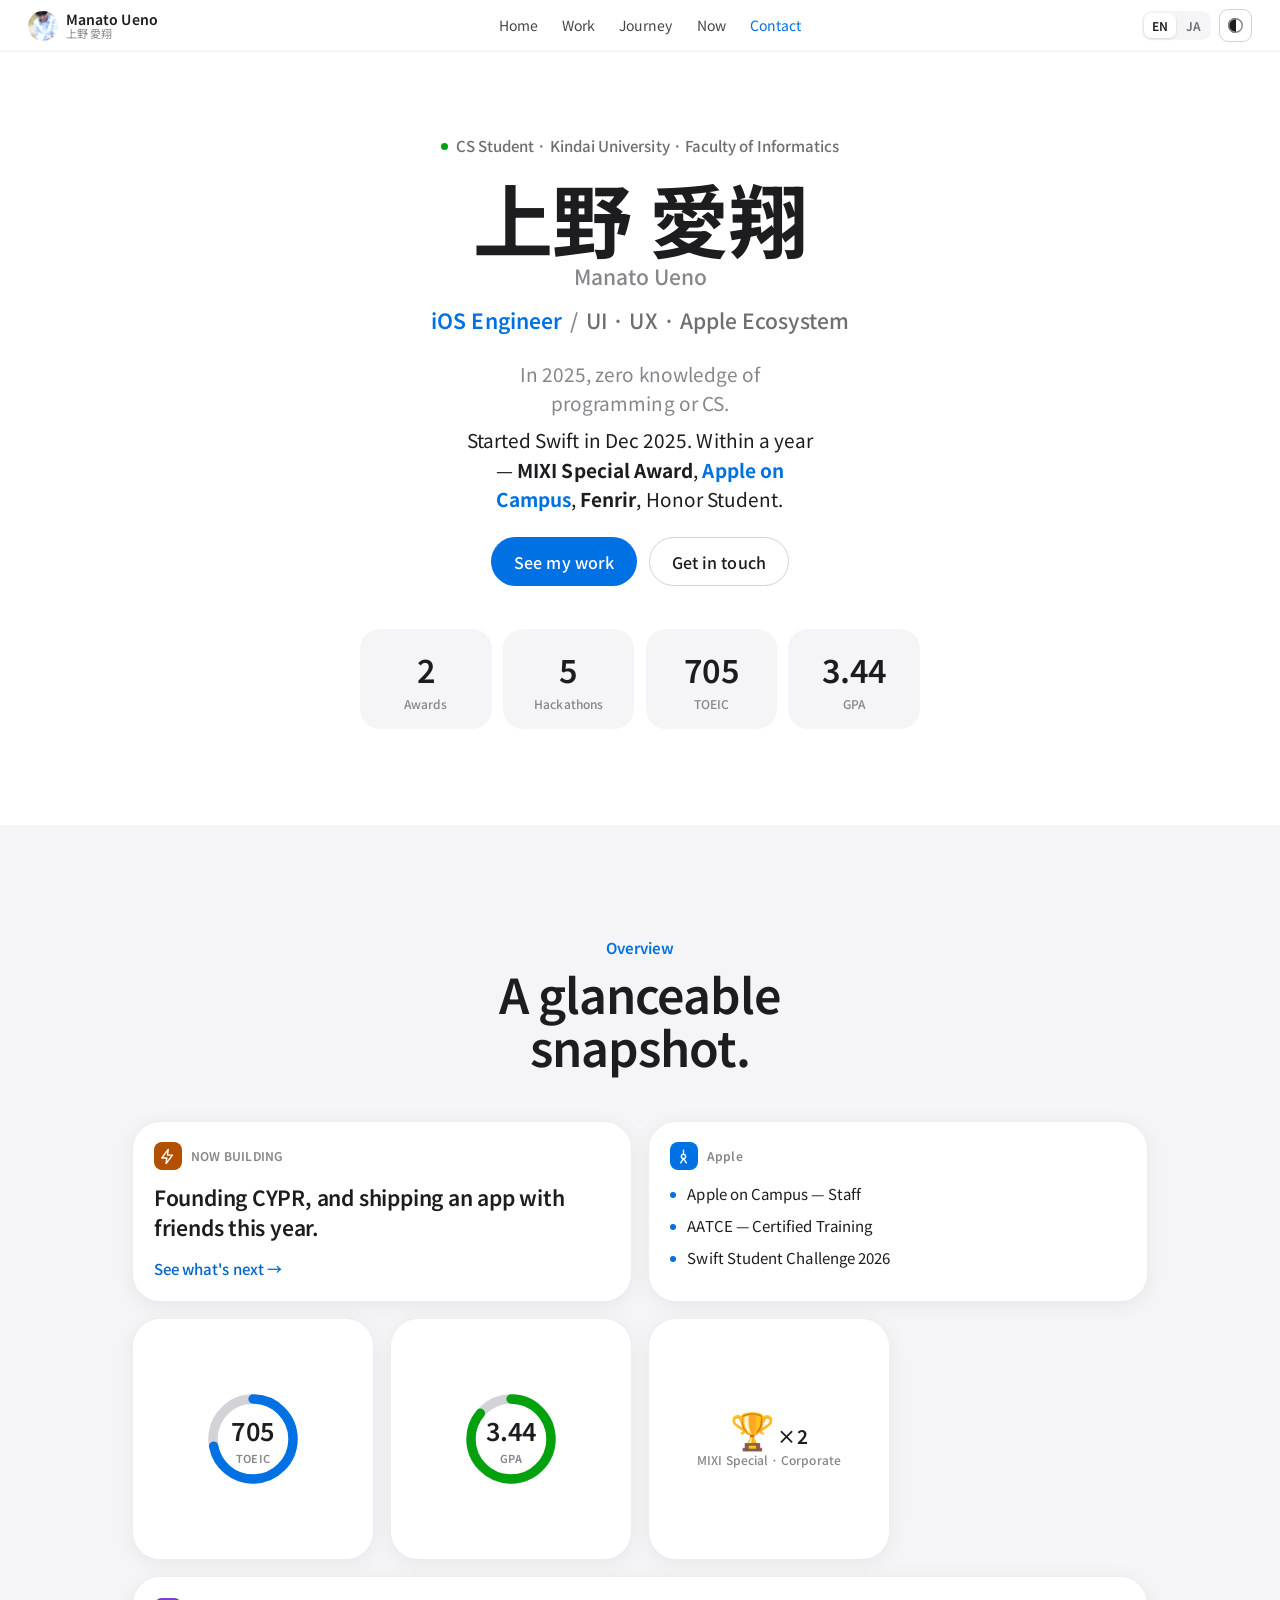
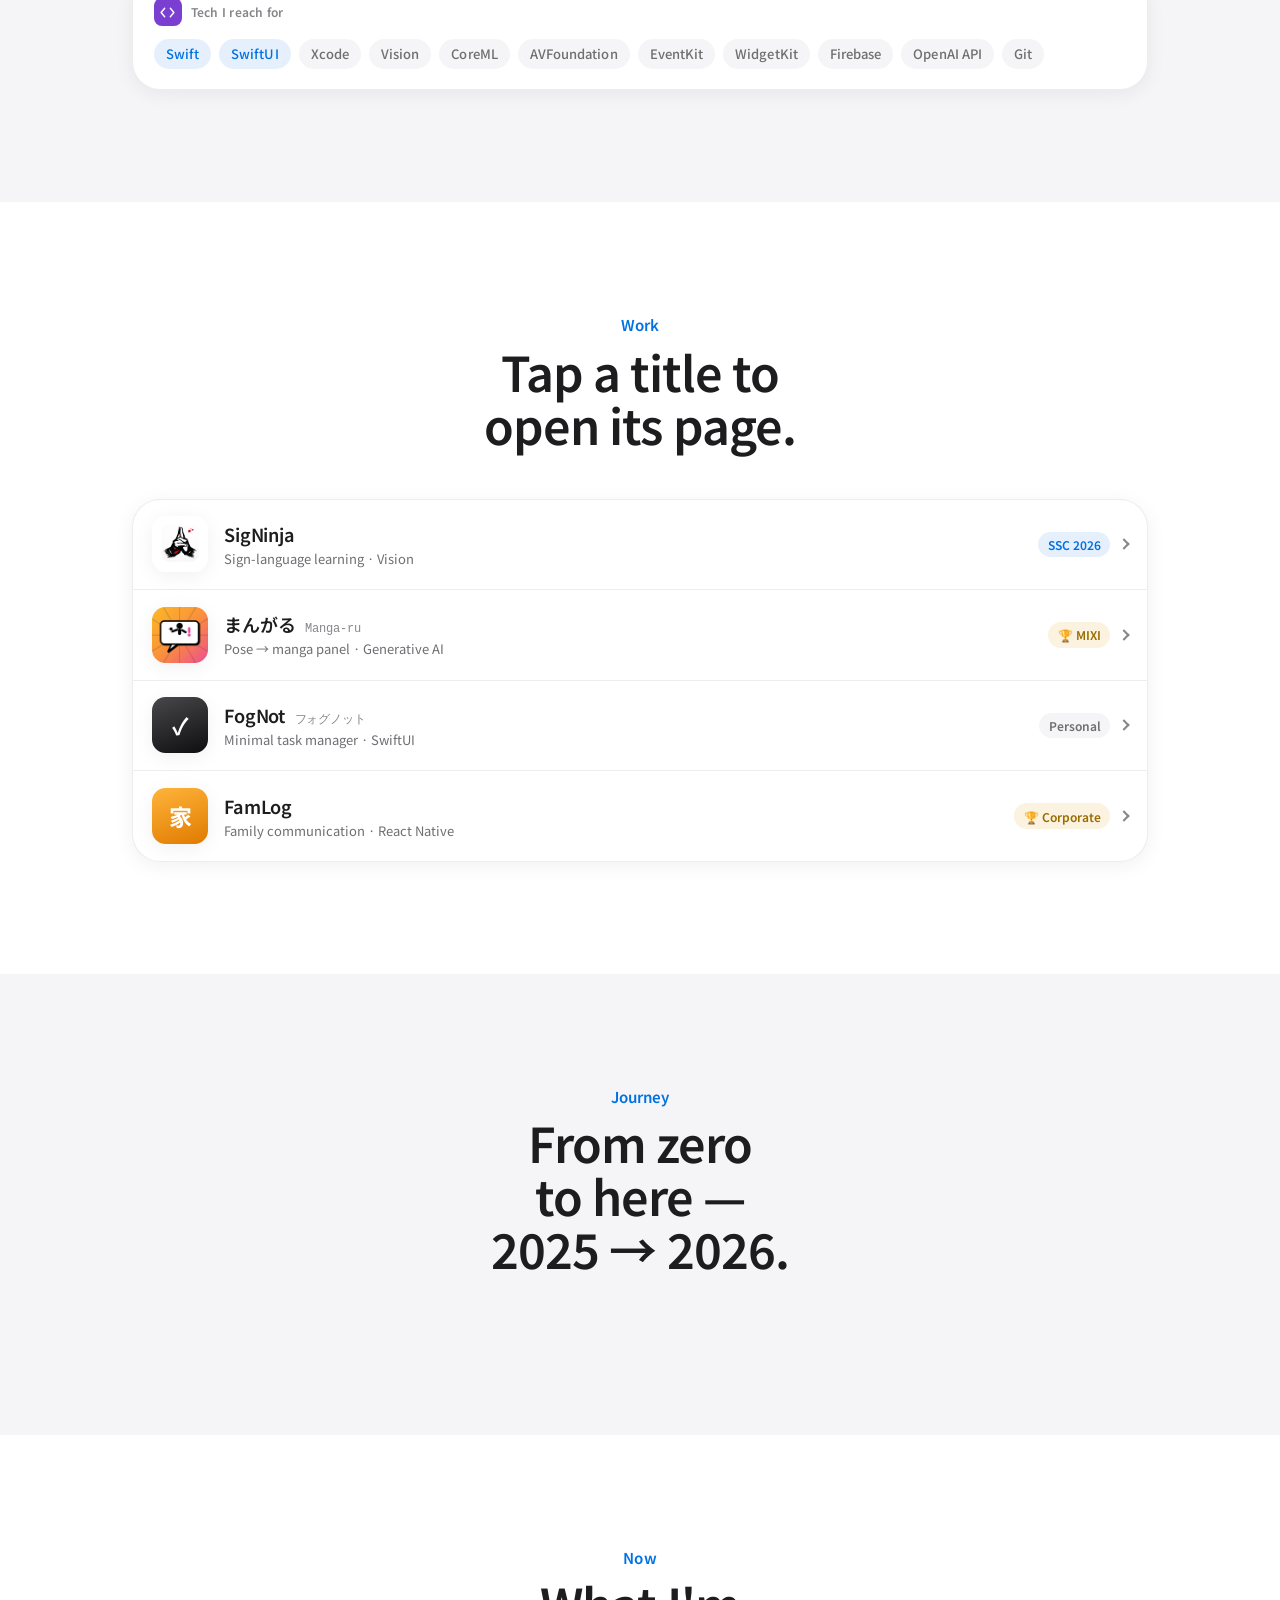
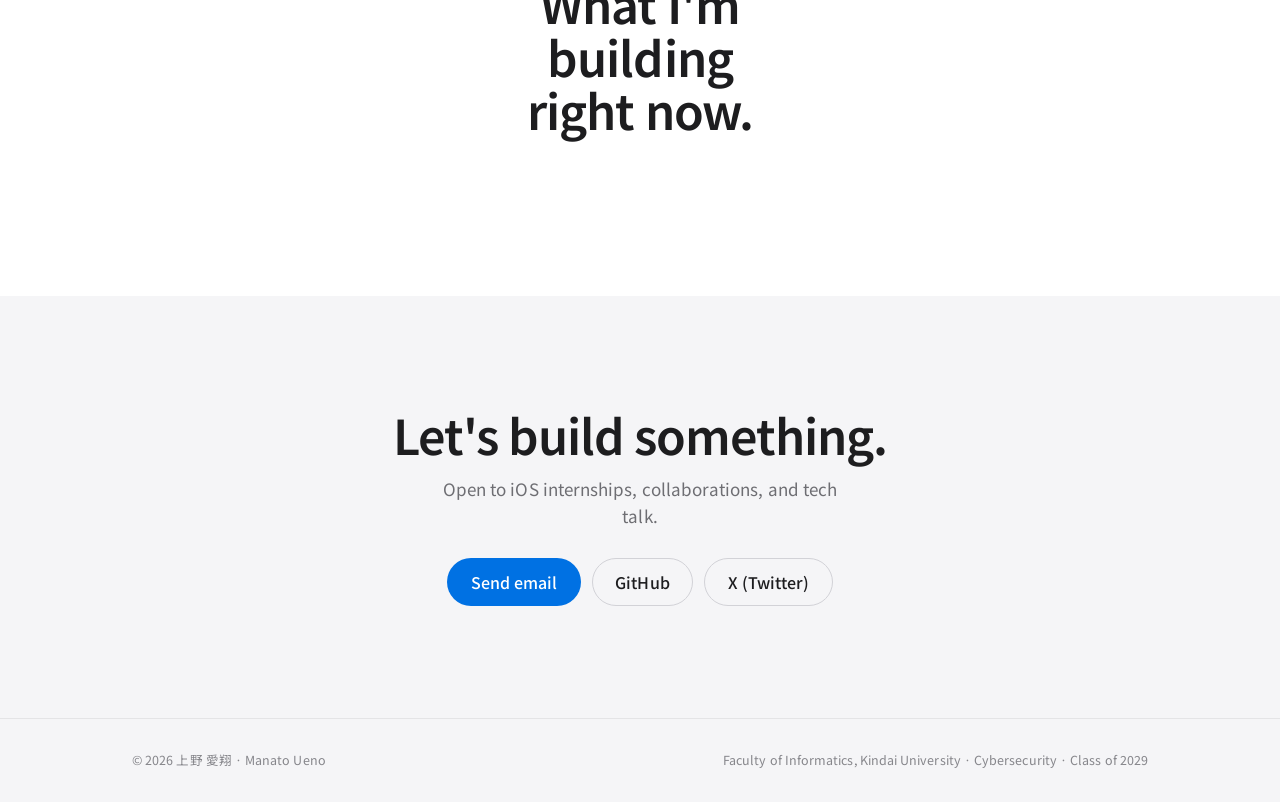
==== index.html @ 6eeb1bea "Use real Manga-ru app icon in work list and detail Co-Authored-By: Claude Opus 4.8 <noreply@anthropi" ====
<!DOCTYPE html>
<html lang="ja">
<head>
<meta charset="UTF-8">
<meta name="viewport" content="width=device-width, initial-scale=1.0, viewport-fit=cover">
<title>上野 愛翔 — iOS Engineer</title>
<meta name="description" content="上野 愛翔 (Manato Ueno) — iOSエンジニアを目指す近畿大学 情報学部の学生。ポートフォリオ。">
<link rel="preconnect" href="https://fonts.googleapis.com">
<link rel="preconnect" href="https://fonts.gstatic.com" crossorigin>
<link rel="stylesheet" href="https://fonts.googleapis.com/css2?family=Noto+Sans+JP:wght@400;500;700&display=swap">
<link rel="stylesheet" href="css/style.css">
</head>
<body data-lang="ja">

<a href="#work" class="skip-link" data-en="Skip to content" data-ja="本文へスキップ">本文へスキップ</a>

<!-- ══ NAV (status bar / floating glass) ══ -->
<nav class="nav" aria-label="Primary">
  <a href="#top" class="nav-logo">
    <img class="nav-avatar" src="assets/images/profile.jpg" alt="">
    <span class="nav-name">
      <span class="nn-en">Manato Ueno</span>
      <span class="nn-ja">上野 愛翔</span>
    </span>
  </a>

  <ul class="nav-links" id="nav-links">
    <li><a href="#home"    data-en="Home"    data-ja="ホーム">ホーム</a></li>
    <li><a href="#work"    data-en="Work"    data-ja="制作物">制作物</a></li>
    <li><a href="#journey" data-en="Journey" data-ja="軌跡">軌跡</a></li>
    <li><a href="#now"     data-en="Now"     data-ja="現在">現在</a></li>
    <li><a href="#contact" data-en="Contact" data-ja="連絡先">連絡先</a></li>
  </ul>

  <div class="nav-right">
    <div class="seg" role="group" aria-label="Language">
      <button type="button" class="seg-btn" data-lang="en">EN</button>
      <button type="button" class="seg-btn is-on" data-lang="ja">JA</button>
    </div>
    <button type="button" class="icon-btn" id="theme-btn" aria-label="外観モードを切り替え" title="外観モード">
      <span class="theme-glyph" aria-hidden="true"></span>
    </button>
    <button type="button" class="icon-btn nav-burger" id="nav-burger" aria-label="メニュー" aria-expanded="false" aria-controls="nav-links">
      <span></span><span></span>
    </button>
  </div>
</nav>

<span id="top"></span>

<main>

<!-- ══ HERO (lock screen) ══ -->
<header class="hero" id="hero">
  <div class="wrap hero-inner">
    <div class="hero-eyebrow">
      <span class="dot"></span>
      <span data-en="CS Student · Kindai University · Faculty of Informatics" data-ja="近畿大学 情報学部 · サイバーセキュリティコース">近畿大学 情報学部 · サイバーセキュリティコース</span>
    </div>

    <h1 class="hero-name">
      <span class="hn-ja">上野 愛翔</span>
      <span class="hn-en">Manato Ueno</span>
    </h1>

    <p class="hero-role">
      <span class="role-key">iOS Engineer</span>
      <span class="role-sep">/</span>
      <span data-en="UI · UX · Apple Ecosystem" data-ja="UI・UX・Appleエコシステム">UI・UX・Appleエコシステム</span>
    </p>

    <div class="hero-story">
      <p class="story-line story-zero"
         data-en="In 2025, zero knowledge of programming or CS."
         data-ja="2025年、プログラミングもCSも知識ゼロ。">2025年、プログラミングもCSも知識ゼロ。</p>
      <p class="story-line story-one"
         data-en="Started Swift in Dec 2025. Within a year — <b>MIXI Special Award</b>, <b class='ac'>Apple on Campus</b>, <b>Fenrir</b>, Honor Student."
         data-ja="2025年12月にSwiftを書き始め、約1年で <b>MIXI特別賞</b>・<b class='ac'>Apple on Campus</b>・<b>フェンリル修了</b>・特待生。">2025年12月にSwiftを書き始め、約1年で <b>MIXI特別賞</b>・<b class="ac">Apple on Campus</b>・<b>フェンリル修了</b>・特待生。</p>
    </div>

    <div class="hero-cta">
      <a href="#work" class="btn btn-primary" data-en="See my work" data-ja="制作物を見る">制作物を見る</a>
      <a href="#contact" class="btn btn-ghost" data-en="Get in touch" data-ja="連絡する">連絡する</a>
    </div>

    <!-- Lock-screen complications / stats -->
    <div class="complications" aria-label="Highlights">
      <div class="comp">
        <span class="comp-num">2</span>
        <span class="comp-lbl" data-en="Awards" data-ja="受賞">受賞</span>
      </div>
      <div class="comp">
        <span class="comp-num">5</span>
        <span class="comp-lbl" data-en="Hackathons" data-ja="ハッカソン">ハッカソン</span>
      </div>
      <div class="comp">
        <span class="comp-num">705</span>
        <span class="comp-lbl">TOEIC</span>
      </div>
      <div class="comp">
        <span class="comp-num">3.44</span>
        <span class="comp-lbl" data-en="GPA" data-ja="GPA">GPA</span>
      </div>
    </div>
  </div>
</header>

<!-- ══ HOME SCREEN (bento widgets + app icons) ══ -->
<section class="section" id="home">
  <div class="wrap">
    <div class="sec-head">
      <span class="sec-eyebrow" data-en="Overview" data-ja="概要">概要</span>
      <h2 class="sec-title" data-en="A glanceable snapshot." data-ja="ひと目でわかる、いまの全体像。">ひと目でわかる、いまの全体像。</h2>
    </div>

    <div class="bento">
      <article class="widget w-lg w-now">
        <div class="w-head">
          <span class="w-symbol sym-now" aria-hidden="true"></span>
          <span class="w-kicker" data-en="NOW BUILDING" data-ja="いま作っているもの">いま作っているもの</span>
        </div>
        <p class="w-title" data-en="Founding CYPR, and shipping an app with friends this year."
           data-ja="CYPRを立ち上げ、年内に友人とアプリをリリース。">CYPRを立ち上げ、年内に友人とアプリをリリース。</p>
        <a class="w-link" href="#now" data-en="See what's next →" data-ja="現在の活動を見る →">現在の活動を見る →</a>
      </article>

      <article class="widget w-md w-apple">
        <div class="w-head">
          <span class="w-symbol sym-apple" aria-hidden="true"></span>
          <span class="w-kicker">Apple</span>
        </div>
        <ul class="w-list">
          <li data-en="Apple on Campus — Staff" data-ja="Apple on Campus スタッフ">Apple on Campus スタッフ</li>
          <li data-en="AATCE — Certified Training" data-ja="AATCE 受講中">AATCE 受講中</li>
          <li data-en="Swift Student Challenge 2026" data-ja="Swift Student Challenge 2026">Swift Student Challenge 2026</li>
        </ul>
      </article>

      <article class="widget w-sm w-ring">
        <svg class="ring" viewBox="0 0 72 72" aria-hidden="true">
          <circle class="ring-bg" cx="36" cy="36" r="30"></circle>
          <circle class="ring-fg" cx="36" cy="36" r="30" style="--p:0.72"></circle>
        </svg>
        <div class="ring-center"><span class="ring-num">705</span><span class="ring-lbl">TOEIC</span></div>
      </article>

      <article class="widget w-sm w-ring">
        <svg class="ring" viewBox="0 0 72 72" aria-hidden="true">
          <circle class="ring-bg" cx="36" cy="36" r="30"></circle>
          <circle class="ring-fg fg-2" cx="36" cy="36" r="30" style="--p:0.86"></circle>
        </svg>
        <div class="ring-center"><span class="ring-num">3.44</span><span class="ring-lbl">GPA</span></div>
      </article>

      <article class="widget w-sm w-stat">
        <span class="stat-big">🏆<span>×2</span></span>
        <span class="stat-cap" data-en="MIXI Special · Corporate" data-ja="MIXI特別賞 · 企業賞">MIXI特別賞 · 企業賞</span>
      </article>

      <article class="widget w-wide w-tech">
        <div class="w-head">
          <span class="w-symbol sym-tech" aria-hidden="true"></span>
          <span class="w-kicker" data-en="Tech I reach for" data-ja="よく使う技術">よく使う技術</span>
        </div>
        <div class="chips">
          <span class="chip pri">Swift</span>
          <span class="chip pri">SwiftUI</span>
          <span class="chip">Xcode</span>
          <span class="chip">Vision</span>
          <span class="chip">CoreML</span>
          <span class="chip">AVFoundation</span>
          <span class="chip">EventKit</span>
          <span class="chip">WidgetKit</span>
          <span class="chip">Firebase</span>
          <span class="chip">OpenAI API</span>
          <span class="chip">Git</span>
        </div>
      </article>
    </div>

  </div>
</section>

<!-- ══ WORK (App Store list → detail sheet) ══ -->
<section class="section" id="work">
  <div class="wrap">
    <div class="sec-head">
      <span class="sec-eyebrow" data-en="Work" data-ja="制作物">制作物</span>
      <h2 class="sec-title" data-en="Tap a title to open its page." data-ja="タイトルを押すと、そのページが開きます。">タイトルを押すと、そのページが開きます。</h2>
    </div>

    <ul class="app-list" id="app-list">
      <li>
        <button type="button" class="app-row" data-proj="signinja">
          <img class="row-icon" src="assets/images/app_icon.png" alt="">
          <span class="row-main">
            <span class="row-name">SigNinja</span>
            <span class="row-sub" data-en="Sign-language learning · Vision" data-ja="手話学習アプリ · Vision">手話学習アプリ · Vision</span>
          </span>
          <span class="row-meta">
            <span class="row-tag t-apple">SSC 2026</span>
            <span class="chev" aria-hidden="true"></span>
          </span>
        </button>
      </li>
      <li>
        <button type="button" class="app-row" data-proj="mangaru">
          <img class="row-icon" src="assets/images/mangaru_icon.png" alt="">
          <span class="row-main">
            <span class="row-name">まんがる <span class="row-name-sub">Manga-ru</span></span>
            <span class="row-sub" data-en="Pose → manga panel · Generative AI" data-ja="ポーズを漫画に · 生成AI">ポーズを漫画に · 生成AI</span>
          </span>
          <span class="row-meta">
            <span class="row-tag t-award">🏆 MIXI</span>
            <span class="chev" aria-hidden="true"></span>
          </span>
        </button>
      </li>
      <li>
        <button type="button" class="app-row" data-proj="fognot">
          <span class="row-icon glyph g-fognot" aria-hidden="true">✓</span>
          <span class="row-main">
            <span class="row-name">FogNot <span class="row-name-sub">フォグノット</span></span>
            <span class="row-sub" data-en="Minimal task manager · SwiftUI" data-ja="ミニマル課題管理 · SwiftUI">ミニマル課題管理 · SwiftUI</span>
          </span>
          <span class="row-meta">
            <span class="row-tag" data-en="Personal" data-ja="個人開発">個人開発</span>
            <span class="chev" aria-hidden="true"></span>
          </span>
        </button>
      </li>
      <li>
        <button type="button" class="app-row" data-proj="famlog">
          <span class="row-icon glyph g-famlog" aria-hidden="true">家</span>
          <span class="row-main">
            <span class="row-name">FamLog</span>
            <span class="row-sub" data-en="Family communication · React Native" data-ja="家族コミュニケーション · React Native">家族コミュニケーション · React Native</span>
          </span>
          <span class="row-meta">
            <span class="row-tag t-award">🏆 <span data-en="Corporate" data-ja="企業賞">企業賞</span></span>
            <span class="chev" aria-hidden="true"></span>
          </span>
        </button>
      </li>
    </ul>
  </div>

  <!-- ── Hidden detail sources (cloned into the sheet on tap) ── -->
  <div class="proj-src" id="src-signinja" hidden>
    <div class="detail-head">
      <img class="detail-icon" src="assets/images/app_icon.png" alt="SigNinja app icon">
      <div class="detail-headtext">
        <h3 class="detail-name">SigNinja</h3>
        <p class="detail-sub" data-en="Solo · Swift Student Challenge 2026" data-ja="個人開発 · Swift Student Challenge 2026 提出作">個人開発 · Swift Student Challenge 2026 提出作</p>
        <div class="chips"><span class="chip pri">SwiftUI</span><span class="chip pri">Vision</span><span class="chip pri">CoreML</span><span class="chip">AVFoundation</span></div>
      </div>
    </div>
    <p class="detail-tag" data-en="“Lower the barrier to sign language — learn it like ninja training.”"
       data-ja="「手話学習のハードルを下げる — 修行のように、手で覚える。」">「手話学習のハードルを下げる — 修行のように、手で覚える。」</p>
    <div class="shots">
      <figure class="phone"><span class="notch" aria-hidden="true"></span><img src="assets/images/sign.png" alt="SigNinja — hand-sign detection" loading="lazy"></figure>
      <figure class="phone"><span class="notch" aria-hidden="true"></span><img src="assets/images/start.png" alt="SigNinja — onboarding" loading="lazy"></figure>
      <figure class="phone"><span class="notch" aria-hidden="true"></span><img src="assets/images/collections.png" alt="SigNinja — sign collection" loading="lazy"></figure>
    </div>
    <p class="detail-desc"
       data-en="Vision reads hand poses in real time; you form each sign inside a ninja-training journey. Sign language, learned through the body."
       data-ja="Visionが手のポーズをリアルタイムに認識。忍者修行のメタファーで、印を結びながら手話を身体で覚えるiOSアプリ。">Visionが手のポーズをリアルタイムに認識。忍者修行のメタファーで、印を結びながら手話を身体で覚えるiOSアプリ。</p>
    <p class="detail-status"><span class="status-dot"></span><span data-en="In development for App Store release" data-ja="App Storeリリースに向けて開発中">App Storeリリースに向けて開発中</span></p>
  </div>

  <div class="proj-src" id="src-mangaru" hidden>
    <div class="detail-head">
      <img class="detail-icon" src="assets/images/mangaru_icon.png" alt="まんがる app icon">
      <div class="detail-headtext">
        <h3 class="detail-name">まんがる <span class="detail-name-sub">Manga-ru</span></h3>
        <p class="detail-sub" data-en="PM · Team Lead · try! Swift 2026 (International Team)" data-ja="PM・チームリーダー · try! Swift 2026 学生ハッカソン（国際チーム）">PM・チームリーダー · try! Swift 2026 学生ハッカソン（国際チーム）</p>
        <div class="chips"><span class="chip pri">SwiftUI</span><span class="chip pri">Vision</span><span class="chip pri">OpenAI API</span><span class="chip">CoreImage</span></div>
      </div>
      <span class="case-award">🏆 MIXI 特別賞</span>
    </div>
    <p class="detail-tag" data-en="“Turn an everyday moment into shared laughter.”"
       data-ja="「日常の何気ない瞬間を、みんなで笑える場面に変える。」">「日常の何気ない瞬間を、みんなで笑える場面に変える。」</p>
    <div class="shots">
      <figure class="phone"><span class="notch" aria-hidden="true"></span><img src="assets/images/mangaru.jpg" alt="まんがる — generated manga panel" loading="lazy"></figure>
    </div>
    <p class="detail-desc"
       data-en="Turns a friend's pose into a manga panel with AI. Vision crops the subject, then AI composites the background and speech bubble — in seconds."
       data-ja="友人のポーズを生成AIが漫画のワンシーンに。Visionで切り抜き、背景とセリフをAIが数秒で合成する。">友人のポーズを生成AIが漫画のワンシーンに。Visionで切り抜き、背景とセリフをAIが数秒で合成する。</p>
    <div class="insight">
      <span class="insight-lbl" data-en="PM Decision" data-ja="PMの意思決定">PMの意思決定</span>
      <p data-en="Stuck on AR mid-hackathon, I called it: <b>users want to laugh, not cutting-edge tech.</b> We pivoted to 2D compositing — and it won the MIXI Special Award."
         data-ja="開発中盤、ARで難航。「<b>ユーザーが求めるのは最先端ではなく、笑いだ。</b>」と判断し2D合成へピボット。それがMIXI特別賞に繋がった。">開発中盤、ARで難航。「<b>ユーザーが求めるのは最先端ではなく、笑いだ。</b>」と判断し2D合成へピボット。それがMIXI特別賞に繋がった。</p>
    </div>
  </div>

  <div class="proj-src" id="src-fognot" hidden>
    <div class="detail-head no-icon">
      <div class="detail-headtext">
        <h3 class="detail-name">FogNot <span class="detail-name-sub">フォグノット</span></h3>
        <p class="detail-sub" data-en="Solo · Design + iOS Development · Personal Project" data-ja="ソロ · デザイン + iOS開発 · 個人開発">ソロ · デザイン + iOS開発 · 個人開発</p>
        <div class="chips"><span class="chip pri">SwiftUI</span><span class="chip pri">Firebase</span><span class="chip pri">EventKit</span><span class="chip pri">WidgetKit</span><span class="chip">App Groups</span></div>
      </div>
    </div>
    <p class="detail-tag" data-en="forget × fog × not — “Clear the fog of assignments.”"
       data-ja="forget × fog × not — 「課題の霧を晴らす。」">forget × fog × not — 「課題の霧を晴らす。」</p>
    <div class="shots">
      <figure class="phone"><span class="notch" aria-hidden="true"></span><img src="assets/images/fn-home.png" alt="FogNot — home" loading="lazy"></figure>
      <figure class="phone"><span class="notch" aria-hidden="true"></span><img src="assets/images/fn-calendar.png" alt="FogNot — calendar" loading="lazy"></figure>
    </div>
    <p class="detail-desc"
       data-en="A minimal task manager for students — just title and deadline. Firebase for shared lists, EventKit calendar sync, a WidgetKit Home Screen widget."
       data-ja="タイトルと期限だけのミニマルな課題管理アプリ。Firebaseで共同編集、EventKitでカレンダー同期、WidgetKitでホーム画面に締切を常駐。">タイトルと期限だけのミニマルな課題管理アプリ。Firebaseで共同編集、EventKitでカレンダー同期、WidgetKitでホーム画面に締切を常駐。</p>
    <ul class="feat">
      <li><b data-en="Frictionless capture" data-ja="サクッと追加">サクッと追加</b><span data-en="Two fields, no friction — for the exact moment a deadline is announced." data-ja="タイトルと期限の2項目だけ。発表された瞬間に迷わず追加できる。">タイトルと期限の2項目だけ。発表された瞬間に迷わず追加できる。</span></li>
      <li><b data-en="Calendar auto-sync" data-ja="カレンダー自動連携">カレンダー自動連携</b><span data-en="EventKit writes every task into the system calendar." data-ja="EventKitで標準カレンダーに自動書き込み。">EventKitで標準カレンダーに自動書き込み。</span></li>
      <li><b data-en="Home Screen Widget" data-ja="ホーム画面ウィジェット">ホーム画面ウィジェット</b><span data-en="The next deadlines, always on the Home Screen." data-ja="直近の締切をホーム画面に常駐。">直近の締切をホーム画面に常駐。</span></li>
    </ul>
  </div>

  <div class="proj-src" id="src-famlog" hidden>
    <div class="detail-head no-icon">
      <div class="detail-headtext">
        <h3 class="detail-name">FamLog</h3>
        <p class="detail-sub" data-en="Team · Kansai Beginners Hackathon Vol.7" data-ja="チーム開発 · 関西ビギナーズハッカソン Vol.7">チーム開発 · 関西ビギナーズハッカソン Vol.7</p>
        <div class="chips"><span class="chip pri">React Native</span><span class="chip">Expo</span><span class="chip">AI</span></div>
      </div>
      <span class="case-award">🏆 <span data-en="Corporate Award" data-ja="企業賞">企業賞</span></span>
    </div>
    <p class="detail-tag" data-en="“Turn a child's small win into the family's conversation.”"
       data-ja="「子供の小さな『できた！』を、家族の会話に変える。」">「子供の小さな『できた！』を、家族の会話に変える。」</p>
    <p class="detail-desc"
       data-en="A family app that shares kids' small wins. AI writes the captions and a weekly recap. Corporate Award, built 3 months into coding."
       data-ja="子供の「できた！」を家族で共有するアプリ。AIが投稿文と週次まとめを生成。学習3ヶ月・初対面チームで企業賞を受賞。">子供の「できた！」を家族で共有するアプリ。AIが投稿文と週次まとめを生成。学習3ヶ月・初対面チームで企業賞を受賞。</p>
    <p class="detail-links"><a href="https://github.com/uchiyama886/KBH2025_TEAM05" target="_blank" rel="noopener">GitHub →</a></p>
  </div>

  <!-- ── Detail sheet ── -->
  <div class="sheet" id="sheet" hidden role="dialog" aria-modal="true" aria-label="Project detail">
    <div class="sheet-scrim" data-close></div>
    <div class="sheet-panel">
      <div class="sheet-grabber" aria-hidden="true"></div>
      <header class="sheet-bar">
        <button type="button" class="sheet-back" data-close>
          <span class="back-chev" aria-hidden="true"></span>
          <span data-en="Work" data-ja="制作物">制作物</span>
        </button>
      </header>
      <div class="sheet-body" id="sheet-body"></div>
    </div>
  </div>
</section>

<!-- ══ JOURNEY (timeline) ══ -->
<section class="section" id="journey">
  <div class="wrap">
    <div class="sec-head">
      <span class="sec-eyebrow" data-en="Journey" data-ja="軌跡">軌跡</span>
      <h2 class="sec-title" data-en="From zero to here — 2025 → 2026." data-ja="ゼロから、ここまで — 2025 → 2026。">ゼロから、ここまで — 2025 → 2026。</h2>
    </div>
    <ol class="timeline" id="timeline"></ol>
  </div>
</section>

<!-- ══ NOW ══ -->
<section class="section" id="now">
  <div class="wrap">
    <div class="sec-head">
      <span class="sec-eyebrow" data-en="Now" data-ja="現在">現在</span>
      <h2 class="sec-title" data-en="What I'm building right now." data-ja="いま、取り組んでいること。">いま、取り組んでいること。</h2>
    </div>
    <div class="now-grid" id="now-grid"></div>
  </div>
</section>

<!-- ══ CONTACT ══ -->
<section class="section" id="contact">
  <div class="wrap">
    <div class="contact-card">
      <h2 class="contact-title" data-en="Let's build something." data-ja="一緒に、何か作りましょう。">一緒に、何か作りましょう。</h2>
      <p class="contact-lede"
         data-en="Open to iOS internships, collaborations, and tech talk."
         data-ja="iOSインターン・共同開発・技術交流など、お気軽に。">iOSインターン・共同開発・技術交流など、お気軽に。</p>
      <div class="contact-actions">
        <a class="btn btn-primary" href="mailto:tonama1226@gmail.com" data-en="Send email" data-ja="メールを送る">メールを送る</a>
        <a class="btn btn-ghost" href="https://github.com/manasuta" target="_blank" rel="noopener">GitHub</a>
        <a class="btn btn-ghost" href="https://x.com/manato65340" target="_blank" rel="noopener">X (Twitter)</a>
      </div>
    </div>
  </div>
</section>

</main>

<footer class="footer">
  <div class="wrap footer-inner">
    <span>© 2026 上野 愛翔 · Manato Ueno</span>
    <span data-en="Faculty of Informatics, Kindai University · Cybersecurity · Class of 2029"
          data-ja="近畿大学 情報学部 情報学科 サイバーセキュリティコース · 2029年卒業見込み">近畿大学 情報学部 情報学科 サイバーセキュリティコース · 2029年卒業見込み</span>
  </div>
</footer>

<script src="js/data.js"></script>
<script src="js/main.js"></script>
</body>
</html>
---- css/style.css ----
/* ============================================================
   上野 愛翔 — Portfolio
   Clean, apple.com-inspired. Whitespace as the divider.
   System-adaptive light/dark · EN/JA.
   Tokens & scale referenced from apple.com/jp measurements:
   #1D1D1F text · #0071E3 blue · #F5F5F7 band · #86868B / #6E6E73
   gray · #D2D2D7 hairline · 28px card radius · 980px pill.
   ============================================================ */

*, *::before, *::after { box-sizing: border-box; margin: 0; padding: 0; }

/* ── Tokens: LIGHT ── */
:root {
  color-scheme: light;

  --bg:       #FFFFFF;
  --bg-alt:   #F5F5F7;   /* alternating section band */
  --card:     #FFFFFF;
  --fill:     #F5F5F7;   /* chips, inner tiles */
  --fill-2:   #FAFAFC;

  --text:     #1D1D1F;
  --text-2:   #6E6E73;
  --muted:    #86868B;
  --line:     #D2D2D7;
  --line-soft: rgba(0,0,0,0.07);

  --accent:      #0071E3;
  --link:        #0066CC;
  --accent-soft: rgba(0,113,227,0.10);
  --accent-line: rgba(0,113,227,0.24);

  --good:  #03A10E;  --good-bg: #ECFBEE;
  --warn:  #B25000;  --warn-bg: #FFF3EA;
  --gold:  #9A6B00;  --gold-bg: #FBF3E0;
  --purple:#7A3FD1;

  --nav-bg: rgba(255,255,255,0.72);
  --scrim:  rgba(0,0,0,0.42);

  --shadow:    0 4px 20px rgba(0,0,0,0.06);
  --shadow-lg: 0 20px 56px rgba(0,0,0,0.14);

  --sans: -apple-system, BlinkMacSystemFont, "SF Pro Text", "SF Pro Display",
          "Hiragino Sans", "Hiragino Kaku Gothic ProN", "Noto Sans JP",
          "Helvetica Neue", system-ui, sans-serif;
  --mono: "SF Mono", ui-monospace, "JetBrains Mono", Menlo, monospace;

  --wrap: 1060px;
  --r:    28px;   /* standard card */
  --r-sm: 20px;
  --r-lg: 36px;
  --pill: 980px;
  --ease: cubic-bezier(0.28, 0.11, 0.32, 1);
}

/* ── DARK via system preference (unless an explicit light choice) ── */
@media (prefers-color-scheme: dark) {
  :root:not([data-theme="light"]) {
    color-scheme: dark;
    --bg:       #000000;
    --bg-alt:   #0B0B0C;
    --card:     #1C1C1E;
    --fill:     #2C2C2E;
    --fill-2:   #242426;

    --text:     #F5F5F7;
    --text-2:   #A1A1A6;
    --muted:    #86868B;
    --line:     rgba(255,255,255,0.16);
    --line-soft: rgba(255,255,255,0.10);

    --accent:      #0A84FF;
    --link:        #2997FF;
    --accent-soft: rgba(10,132,255,0.18);
    --accent-line: rgba(10,132,255,0.40);

    --good:  #30D158;  --good-bg: rgba(48,209,88,0.16);
    --warn:  #FF9F0A;  --warn-bg: rgba(255,159,10,0.16);
    --gold:  #FFD426;  --gold-bg: rgba(255,212,38,0.16);
    --purple:#BF5AF2;

    --nav-bg: rgba(22,22,24,0.72);
    --scrim:  rgba(0,0,0,0.6);

    --shadow:    0 4px 20px rgba(0,0,0,0.5);
    --shadow-lg: 0 24px 60px rgba(0,0,0,0.6);
  }
}

/* ── DARK via explicit toggle ── */
:root[data-theme="dark"] {
  color-scheme: dark;
  --bg:       #000000;
  --bg-alt:   #0B0B0C;
  --card:     #1C1C1E;
  --fill:     #2C2C2E;
  --fill-2:   #242426;

  --text:     #F5F5F7;
  --text-2:   #A1A1A6;
  --muted:    #86868B;
  --line:     rgba(255,255,255,0.16);
  --line-soft: rgba(255,255,255,0.10);

  --accent:      #0A84FF;
  --link:        #2997FF;
  --accent-soft: rgba(10,132,255,0.18);
  --accent-line: rgba(10,132,255,0.40);

  --good:  #30D158;  --good-bg: rgba(48,209,88,0.16);
  --warn:  #FF9F0A;  --warn-bg: rgba(255,159,10,0.16);
  --gold:  #FFD426;  --gold-bg: rgba(255,212,38,0.16);
  --purple:#BF5AF2;

  --nav-bg: rgba(22,22,24,0.72);
  --scrim:  rgba(0,0,0,0.6);

  --shadow:    0 4px 20px rgba(0,0,0,0.5);
  --shadow-lg: 0 24px 60px rgba(0,0,0,0.6);
}

html { scroll-behavior: smooth; -webkit-text-size-adjust: 100%; scroll-padding-top: 72px; }
body {
  background: var(--bg);
  color: var(--text);
  font-family: var(--sans);
  font-size: 17px;
  line-height: 1.5;
  letter-spacing: 0.004em;
  -webkit-font-smoothing: antialiased;
  text-rendering: optimizeLegibility;
  overflow-x: hidden;
}
a { color: inherit; text-decoration: none; }
img { max-width: 100%; display: block; }
button { font-family: inherit; color: inherit; cursor: pointer; }
::selection { background: var(--accent); color: #fff; }
:focus-visible { outline: 2px solid var(--accent); outline-offset: 2px; border-radius: 6px; }

.wrap { width: 100%; max-width: var(--wrap); margin-inline: auto; padding-inline: 22px; }

.skip-link { position: fixed; top: 8px; left: 8px; z-index: 500; background: var(--accent); color: #fff;
  padding: .6rem 1rem; border-radius: 10px; transform: translateY(-160%); transition: transform .2s var(--ease); }
.skip-link:focus { transform: translateY(0); }

/* ══ NAV (Apple local-nav: translucent blur) ══ */
.nav {
  position: fixed; top: 0; left: 0; right: 0; z-index: 300;
  display: flex; align-items: center; justify-content: space-between; gap: 1rem;
  height: calc(52px + env(safe-area-inset-top, 0px));
  padding: 0 clamp(16px, 4vw, 28px);
  padding-top: env(safe-area-inset-top, 0px);
  background: var(--nav-bg);
  -webkit-backdrop-filter: saturate(180%) blur(20px);
  backdrop-filter: saturate(180%) blur(20px);
  border-bottom: 1px solid var(--line-soft);
}
.nav-logo { display: flex; align-items: center; gap: .5rem; min-width: 0; }
.nav-avatar { width: 30px; height: 30px; border-radius: 50%; object-fit: cover; object-position: center 15%; flex-shrink: 0; }
.nav-name { display: flex; flex-direction: column; line-height: 1.1; }
.nn-en { font-weight: 600; font-size: 14px; }
.nn-ja { font-size: 11px; color: var(--muted); }

.nav-links { display: flex; gap: .1rem; list-style: none; }
.nav-links a { display: block; font-size: 14px; font-weight: 400; color: var(--text); opacity: .82;
  padding: .4rem .7rem; border-radius: 8px; transition: opacity .15s, background .15s; }
.nav-links a:hover { opacity: 1; background: var(--fill); }
.nav-links a.is-active { color: var(--accent); opacity: 1; }

.nav-right { display: flex; align-items: center; gap: .5rem; }
.seg { display: inline-flex; padding: 2px; gap: 2px; background: var(--fill); border-radius: 9px; }
.seg-btn { border: 0; background: transparent; color: var(--text-2); font-size: 12px; font-weight: 600;
  padding: .25rem .5rem; border-radius: 7px; transition: all .18s var(--ease); }
.seg-btn.is-on { background: var(--card); color: var(--text); box-shadow: 0 1px 3px rgba(0,0,0,.12); }
.icon-btn { width: 33px; height: 33px; display: grid; place-items: center; border: 1px solid var(--line);
  background: var(--card); border-radius: 9px; transition: transform .15s; }
.icon-btn:active { transform: scale(.94); }
.theme-glyph { width: 15px; height: 15px; border-radius: 50%;
  background: linear-gradient(90deg, var(--text) 0 50%, transparent 50%);
  box-shadow: inset 0 0 0 1.5px var(--muted); }
.nav-burger { display: none; flex-direction: column; gap: 4px; }
.nav-burger span { width: 15px; height: 1.6px; background: var(--text); border-radius: 2px; transition: .25s var(--ease); }
.nav-burger[aria-expanded="true"] span:nth-child(1) { transform: translateY(3px) rotate(45deg); }
.nav-burger[aria-expanded="true"] span:nth-child(2) { transform: translateY(-2.6px) rotate(-45deg); }

/* ══ HERO ══ */
.hero { padding-top: clamp(96px, 15vh, 150px); padding-bottom: clamp(3rem, 8vw, 6rem); text-align: center; }
.hero-inner { display: flex; flex-direction: column; align-items: center; gap: 1.1rem; max-width: 760px; }
.hero-eyebrow { display: inline-flex; align-items: center; gap: .5rem; font-size: 15px; font-weight: 500; color: var(--text-2); }
.hero-eyebrow .dot { width: 7px; height: 7px; border-radius: 50%; background: var(--good); }
.hero-name { line-height: 1.05; letter-spacing: -0.025em; }
.hn-ja { display: block; font-size: clamp(44px, 10vw, 80px); font-weight: 700; }
.hn-en { display: block; font-size: clamp(16px, 3vw, 21px); font-weight: 500; color: var(--muted); margin-top: .4rem; letter-spacing: 0; }
.hero-role { display: flex; flex-wrap: wrap; justify-content: center; gap: .5rem; font-size: clamp(17px, 3.4vw, 21px); color: var(--text-2); font-weight: 500; }
.role-key { color: var(--accent); font-weight: 600; }
.role-sep { color: var(--muted); }
.hero-story { display: flex; flex-direction: column; gap: .45rem; max-width: 40ch; margin-top: .3rem; }
.story-line { font-size: clamp(16px, 3.4vw, 19px); line-height: 1.55; }
.story-zero { color: var(--muted); }
.story-one { color: var(--text); }
.story-one b { font-weight: 700; }
.story-one b.ac { color: var(--accent); }
.story-path { font-family: var(--mono); font-size: 12.5px; color: var(--muted); letter-spacing: 0; margin-top: .1rem; }
.hero-cta { display: flex; flex-wrap: wrap; justify-content: center; gap: .7rem; margin-top: .4rem; }

.btn { display: inline-flex; align-items: center; justify-content: center; font-weight: 500; font-size: 16px;
  padding: .7rem 1.4rem; border-radius: var(--pill); border: 1px solid transparent; transition: transform .12s var(--ease), background .18s, border-color .18s, color .18s; }
.btn:active { transform: scale(.98); }
.btn-primary { background: var(--accent); color: #fff; }
.btn-primary:hover { background: color-mix(in srgb, var(--accent) 88%, #000); }
.btn-ghost { background: transparent; border-color: var(--line); color: var(--text); }
.btn-ghost:hover { border-color: var(--text-2); }

.complications { display: grid; grid-template-columns: repeat(4, 1fr); gap: .7rem; margin-top: 1.6rem; width: 100%; max-width: 560px; }
.comp { display: flex; flex-direction: column; align-items: center; gap: .1rem; background: var(--fill);
  border-radius: var(--r-sm); padding: 1rem .5rem; }
.comp-num { font-size: clamp(24px, 6vw, 32px); font-weight: 600; letter-spacing: -0.02em; font-variant-numeric: tabular-nums; }
.comp-lbl { font-size: 12px; color: var(--muted); font-weight: 500; }

/* ══ SECTION shell + alternating bands ══ */
.section { padding-block: clamp(3.4rem, 9vw, 7rem); }
#home, #journey, #contact { background: var(--bg-alt); }
.sec-head { text-align: center; max-width: 40ch; margin: 0 auto clamp(2rem, 5vw, 3rem); }
.sec-eyebrow { display: block; font-size: 15px; font-weight: 600; color: var(--accent); margin-bottom: .5rem; }
.sec-title { font-size: clamp(28px, 5.5vw, 48px); font-weight: 600; letter-spacing: -0.02em; line-height: 1.1; text-wrap: balance; }

/* Reveal (staggered fade-in, from a visible resting state) */
.reveal { opacity: 1; }
.js .reveal { opacity: 0; transform: translateY(24px); transition: opacity .7s var(--ease), transform .7s var(--ease); }
.js .reveal.in { opacity: 1; transform: none; }
.js .bento .widget { transition-delay: calc(var(--i, 0) * 60ms); }

/* ══ OVERVIEW — bento cards (clean, no glass) ══ */
.bento { display: grid; grid-template-columns: repeat(4, 1fr); gap: 1rem; }
.widget { position: relative; border-radius: var(--r); background: var(--card); box-shadow: var(--shadow);
  border: 1px solid var(--line-soft); padding: 1.3rem; overflow: hidden; }
.w-lg { grid-column: span 2; grid-row: span 2; }
.w-md { grid-column: span 2; grid-row: span 2; }
.w-sm { grid-column: span 1; aspect-ratio: 1 / 1; display: flex; flex-direction: column; align-items: center; justify-content: center; }
.w-wide { grid-column: span 4; }
.w-head { display: flex; align-items: center; gap: .55rem; margin-bottom: .8rem; }
.w-kicker { font-size: 12px; font-weight: 600; letter-spacing: .02em; color: var(--muted); }
.w-symbol { width: 28px; height: 28px; border-radius: 8px; flex-shrink: 0; background-size: 17px 17px; background-position: center; background-repeat: no-repeat; }
.sym-now   { background-color: var(--warn);   background-image: url("data:image/svg+xml;utf8,<svg xmlns='http://www.w3.org/2000/svg' viewBox='0 0 24 24' fill='none' stroke='white' stroke-width='2' stroke-linecap='round' stroke-linejoin='round'><path d='M13 2 4 14h7l-1 8 9-12h-7z'/></svg>"); }
.sym-apple { background-color: var(--accent); background-image: url("data:image/svg+xml;utf8,<svg xmlns='http://www.w3.org/2000/svg' viewBox='0 0 24 24' fill='none' stroke='white' stroke-width='2' stroke-linecap='round' stroke-linejoin='round'><circle cx='12' cy='12' r='3'/><path d='M12 3v6M12 15l4 6M12 15l-4 6'/></svg>"); }
.sym-tech  { background-color: var(--purple); background-image: url("data:image/svg+xml;utf8,<svg xmlns='http://www.w3.org/2000/svg' viewBox='0 0 24 24' fill='none' stroke='white' stroke-width='2' stroke-linecap='round' stroke-linejoin='round'><path d='M8 6 3 12l5 6M16 6l5 6-5 6'/></svg>"); }
.w-now { display: flex; flex-direction: column; }
.w-now .w-title { font-size: clamp(17px, 2.3vw, 21px); font-weight: 600; letter-spacing: -0.01em; line-height: 1.4; }
.w-now .w-link { margin-top: auto; padding-top: 1rem; color: var(--link); font-weight: 500; font-size: 15px; }
.w-list { list-style: none; display: flex; flex-direction: column; gap: .6rem; }
.w-list li { position: relative; padding-left: 1.1rem; font-size: 15px; color: var(--text); }
.w-list li::before { content: ""; position: absolute; left: 0; top: .58em; width: 6px; height: 6px; border-radius: 50%; background: var(--accent); }

.w-ring { }
.ring { width: 76%; max-width: 96px; transform: rotate(-90deg); }
.ring-bg { fill: none; stroke: var(--line); stroke-width: 7; }
.ring-fg { fill: none; stroke: var(--accent); stroke-width: 7; stroke-linecap: round; stroke-dasharray: 188.5; stroke-dashoffset: calc(188.5 * (1 - var(--p))); }
.ring-fg.fg-2 { stroke: var(--good); }
.w-ring { position: relative; }
.ring-center { position: absolute; inset: 0; display: flex; flex-direction: column; align-items: center; justify-content: center; }
.ring-num { font-size: clamp(19px, 4.6vw, 25px); font-weight: 600; letter-spacing: -0.02em; font-variant-numeric: tabular-nums; }
.ring-lbl { font-size: 11px; font-weight: 600; color: var(--muted); }
.w-stat { gap: .35rem; text-align: center; }
.stat-big { font-size: 36px; line-height: 1; display: inline-flex; align-items: baseline; }
.stat-big span { font-size: 19px; font-weight: 600; margin-left: 2px; }
.stat-cap { font-size: 12px; color: var(--muted); font-weight: 500; }

.chips { display: flex; flex-wrap: wrap; gap: .5rem; }
.chip { font-size: 13px; font-weight: 500; padding: .32rem .75rem; border-radius: var(--pill); background: var(--fill); color: var(--text-2); }
.chip.pri { color: var(--accent); background: var(--accent-soft); }

/* ══ WORK — list → detail sheet ══ */
.app-list { list-style: none; border-radius: var(--r); background: var(--card); box-shadow: var(--shadow);
  border: 1px solid var(--line-soft); overflow: hidden; }
.app-list li + li .app-row { border-top: 1px solid var(--line-soft); }
.app-row { width: 100%; display: flex; align-items: center; gap: 1rem; padding: 1.05rem 1.2rem;
  background: transparent; border: 0; text-align: left; transition: background .15s var(--ease); }
.app-row:hover { background: var(--fill); }
.app-row:active { background: var(--accent-soft); }
.row-icon { width: 56px; height: 56px; border-radius: 24%; flex-shrink: 0; object-fit: cover; box-shadow: var(--shadow); }
.row-icon.glyph { display: grid; place-items: center; color: #fff; font-weight: 700; font-size: 23px; }
.g-mangaru { background: linear-gradient(160deg, #FF6B6B, #E0245E); }
.g-fognot  { background: linear-gradient(160deg, #48484A, #0E0E10); }
.g-famlog  { background: linear-gradient(160deg, #FFB43B, #E07A00); }
.row-main { flex: 1; min-width: 0; display: flex; flex-direction: column; gap: .12rem; }
.row-name { font-size: 18px; font-weight: 600; letter-spacing: -.01em; }
.row-name-sub { font-family: var(--mono); font-size: 12px; font-weight: 400; color: var(--muted); margin-left: .35rem; }
.row-sub { font-size: 13px; color: var(--text-2); }
.row-meta { display: flex; align-items: center; gap: .6rem; flex-shrink: 0; }
.row-tag { font-size: 12px; font-weight: 600; padding: .26rem .6rem; border-radius: var(--pill); white-space: nowrap; color: var(--text-2); background: var(--fill); }
.row-tag.t-award { color: var(--gold);   background: var(--gold-bg); }
.row-tag.t-apple { color: var(--accent); background: var(--accent-soft); }
.chev { width: 8px; height: 8px; border-right: 2px solid var(--muted); border-top: 2px solid var(--muted); transform: rotate(45deg); flex-shrink: 0; }

.proj-src { display: none; }
.sheet { position: fixed; inset: 0; z-index: 400; display: flex; align-items: flex-end; justify-content: center; }
.sheet[hidden] { display: none; }
.sheet-scrim { position: absolute; inset: 0; background: var(--scrim); -webkit-backdrop-filter: blur(4px); backdrop-filter: blur(4px);
  opacity: 0; transition: opacity .35s var(--ease); }
.sheet.open .sheet-scrim { opacity: 1; }
.sheet-panel { position: relative; width: 100%; max-width: 780px; height: 92vh; background: var(--card);
  border-radius: var(--r) var(--r) 0 0; box-shadow: var(--shadow-lg); display: flex; flex-direction: column; overflow: hidden;
  transform: translateY(101%); transition: transform .42s var(--ease); }
.sheet.open .sheet-panel { transform: translateY(0); }
.sheet-grabber { width: 38px; height: 5px; border-radius: 3px; background: var(--line); margin: .6rem auto .1rem; flex-shrink: 0; }
.sheet-bar { display: flex; align-items: center; padding: .3rem 1rem .5rem; flex-shrink: 0; }
.sheet-back { display: inline-flex; align-items: center; gap: .35rem; border: 0; background: transparent; color: var(--accent); font-size: 16px; font-weight: 500; padding: .3rem .2rem; }
.back-chev { width: 9px; height: 9px; border-left: 2px solid var(--accent); border-bottom: 2px solid var(--accent); transform: rotate(45deg); }
.sheet-body { flex: 1; overflow-y: auto; -webkit-overflow-scrolling: touch; padding: .2rem clamp(18px, 4vw, 34px) calc(34px + env(safe-area-inset-bottom, 0px)); }
@media (min-width: 720px) { .sheet { align-items: center; } .sheet-panel { height: 88vh; border-radius: var(--r); } }

.detail-head { display: flex; align-items: flex-start; gap: 1rem; flex-wrap: wrap; margin-bottom: 1.2rem; }
.detail-head.no-icon { justify-content: space-between; }
.detail-icon { width: 68px; height: 68px; border-radius: 24%; flex-shrink: 0; box-shadow: var(--shadow); }
.detail-headtext { min-width: 0; }
.detail-name { font-size: clamp(24px, 5vw, 32px); font-weight: 600; letter-spacing: -.02em; }
.detail-name-sub { font-family: var(--mono); font-size: 13px; font-weight: 400; color: var(--muted); margin-left: .4rem; }
.detail-sub { font-size: 13px; color: var(--text-2); margin: .2rem 0 .8rem; }
.detail-tag { font-size: clamp(17px, 3vw, 20px); font-weight: 600; margin-bottom: 1.2rem; line-height: 1.45; }
.detail-desc { font-size: 16px; color: var(--text-2); line-height: 1.6; margin: 1.2rem 0; }
.detail-status { display: inline-flex; align-items: center; gap: .5rem; font-size: 14px; font-weight: 500; color: var(--text-2);
  background: var(--fill); padding: .45rem .85rem; border-radius: var(--pill); }
.detail-links { margin-top: .7rem; }
.detail-links a { color: var(--link); font-weight: 500; font-size: 15px; }
.case-award { font-size: 13px; font-weight: 600; color: var(--gold); white-space: nowrap; background: var(--gold-bg); padding: .32rem .7rem; border-radius: var(--pill); }
.status-dot { width: 8px; height: 8px; border-radius: 50%; background: var(--good); box-shadow: 0 0 0 4px color-mix(in srgb, var(--good) 22%, transparent); animation: pulse 2.2s var(--ease) infinite; }
@keyframes pulse { 50% { box-shadow: 0 0 0 7px transparent; } }

.insight { margin: 1.2rem 0 .3rem; padding: 1rem 1.1rem; border-radius: var(--r-sm); background: var(--accent-soft); }
.insight-lbl { display: inline-block; font-size: 12px; font-weight: 600; color: var(--accent); margin-bottom: .4rem; }
.insight p { font-size: 15px; color: var(--text); line-height: 1.6; }
.insight b { font-weight: 700; }
.feat { list-style: none; display: flex; flex-direction: column; gap: .7rem; margin-top: .3rem; }
.feat li { display: flex; flex-direction: column; }
.feat b { font-size: 15px; font-weight: 600; }
.feat span { font-size: 14px; color: var(--text-2); }

.shots { display: flex; gap: .9rem; overflow-x: auto; padding: .3rem 0 1rem; scroll-snap-type: x mandatory; }
.phone { position: relative; flex: 0 0 auto; width: 200px; aspect-ratio: 9 / 19.5; scroll-snap-align: center;
  background: #0a0a0c; border-radius: 34px; padding: 7px; box-shadow: var(--shadow-lg); }
.phone img { width: 100%; height: 100%; object-fit: cover; border-radius: 27px; background: #000; }
.notch { position: absolute; top: 14px; left: 50%; transform: translateX(-50%); z-index: 2; width: 34%; height: 20px; background: #0a0a0c; border-radius: 0 0 12px 12px; }
body.sheet-open { overflow: hidden; }

/* ══ JOURNEY — timeline ══ */
.timeline { list-style: none; position: relative; padding-left: 1.7rem; max-width: 760px; margin: 0 auto; }
.timeline::before { content: ""; position: absolute; left: 5px; top: 6px; bottom: 6px; width: 2px; background: var(--line); }
.tl-item { position: relative; padding-bottom: 2rem; }
.tl-item:last-child { padding-bottom: 0; }
.tl-dot { position: absolute; left: -1.7rem; top: 4px; width: 12px; height: 12px; border-radius: 50%; background: var(--muted); border: 2px solid var(--bg-alt); }
.tl-dot.k-award  { background: var(--gold); }
.tl-dot.k-apple  { background: var(--accent); }
.tl-dot.k-spark  { background: var(--good); }
.tl-dot.k-intern { background: var(--purple); }
.tl-dot.k-mentor { background: var(--accent); }
.tl-item.featured .tl-dot { width: 15px; height: 15px; left: calc(-1.7rem - 1.5px); box-shadow: 0 0 0 5px var(--accent-soft); }
.tl-date { font-family: var(--mono); font-size: 12.5px; font-weight: 600; color: var(--muted); }
.tl-title { font-size: 17px; font-weight: 600; margin-top: .1rem; line-height: 1.4; }
.tl-body { font-size: 14.5px; color: var(--text-2); margin-top: .4rem; line-height: 1.6; max-width: 60ch; }
.tl-mark { display: inline-block; margin-top: .6rem; font-size: 12px; font-weight: 600; padding: .22rem .6rem; border-radius: var(--pill); }
.tl-mark.m-award  { color: var(--gold);   background: var(--gold-bg); }
.tl-mark.m-apple  { color: var(--accent); background: var(--accent-soft); }
.tl-mark.m-intern { color: var(--purple); background: color-mix(in srgb, var(--purple) 14%, transparent); }

/* ══ NOW ══ */
.now-grid { display: grid; grid-template-columns: 1fr 1fr; gap: 1.2rem; }
.now-card { background: var(--card); border: 1px solid var(--line-soft); border-radius: var(--r); padding: 1.6rem; box-shadow: var(--shadow); }
.now-status { display: inline-flex; align-items: center; gap: .45rem; font-size: 12px; font-weight: 600; padding: .3rem .65rem; border-radius: var(--pill); margin-bottom: .9rem; }
.now-status.s-active   { color: var(--good); background: var(--good-bg); }
.now-status.s-building { color: var(--warn); background: var(--warn-bg); }
.now-status .nd { width: 7px; height: 7px; border-radius: 50%; background: currentColor; }
.now-title { font-size: 20px; font-weight: 600; letter-spacing: -0.01em; line-height: 1.35; margin-bottom: .6rem; }
.now-body { font-size: 15px; color: var(--text-2); line-height: 1.65; }

/* ══ CONTACT ══ */
.contact-card { text-align: center; max-width: 620px; margin: 0 auto; }
.contact-title { font-size: clamp(28px, 5.5vw, 48px); font-weight: 600; letter-spacing: -0.02em; line-height: 1.1; }
.contact-lede { font-size: 17px; color: var(--text-2); max-width: 46ch; margin: 1rem auto 1.8rem; line-height: 1.55; }
.contact-actions { display: flex; flex-wrap: wrap; justify-content: center; gap: .7rem; }

/* ══ FOOTER ══ */
.footer { background: var(--bg-alt); border-top: 1px solid var(--line-soft); padding-block: 2rem; padding-bottom: calc(2rem + env(safe-area-inset-bottom, 0px)); }
.footer-inner { display: flex; flex-wrap: wrap; justify-content: space-between; gap: .5rem; font-size: 12.5px; color: var(--muted); }

/* ══ RESPONSIVE ══ */
@media (max-width: 860px) {
  .nav-links { position: fixed; inset: 0 0 auto 0; top: 0; flex-direction: column; gap: .2rem;
    padding: calc(60px + env(safe-area-inset-top,0px)) 22px 20px; background: var(--nav-bg);
    -webkit-backdrop-filter: saturate(180%) blur(22px); backdrop-filter: saturate(180%) blur(22px);
    border-bottom: 1px solid var(--line-soft); transform: translateY(-102%); transition: transform .3s var(--ease); }
  .nav-links.open { transform: translateY(0); }
  .nav-links a { font-size: 16px; padding: .7rem .9rem; }
  .nav-burger { display: inline-flex; }
  .now-grid { grid-template-columns: 1fr; }
}
@media (max-width: 560px) {
  .bento { grid-template-columns: repeat(2, 1fr); }
  .w-lg, .w-md { grid-column: span 2; grid-row: auto; }
  .w-wide { grid-column: span 2; }
  .complications { grid-template-columns: repeat(2, 1fr); }
  .footer-inner { flex-direction: column; }
}

/* ══ MOTION / TRANSPARENCY prefs ══ */
@media (prefers-reduced-motion: reduce) {
  * { animation-duration: .001ms !important; animation-iteration-count: 1 !important; transition-duration: .001ms !important; scroll-behavior: auto !important; }
  .js .reveal { opacity: 1; transform: none; }
}
@media (prefers-reduced-transparency: reduce) {
  .nav, .nav-links { -webkit-backdrop-filter: none; backdrop-filter: none; background: var(--bg); }
  .sheet-scrim { -webkit-backdrop-filter: none; backdrop-filter: none; }
}
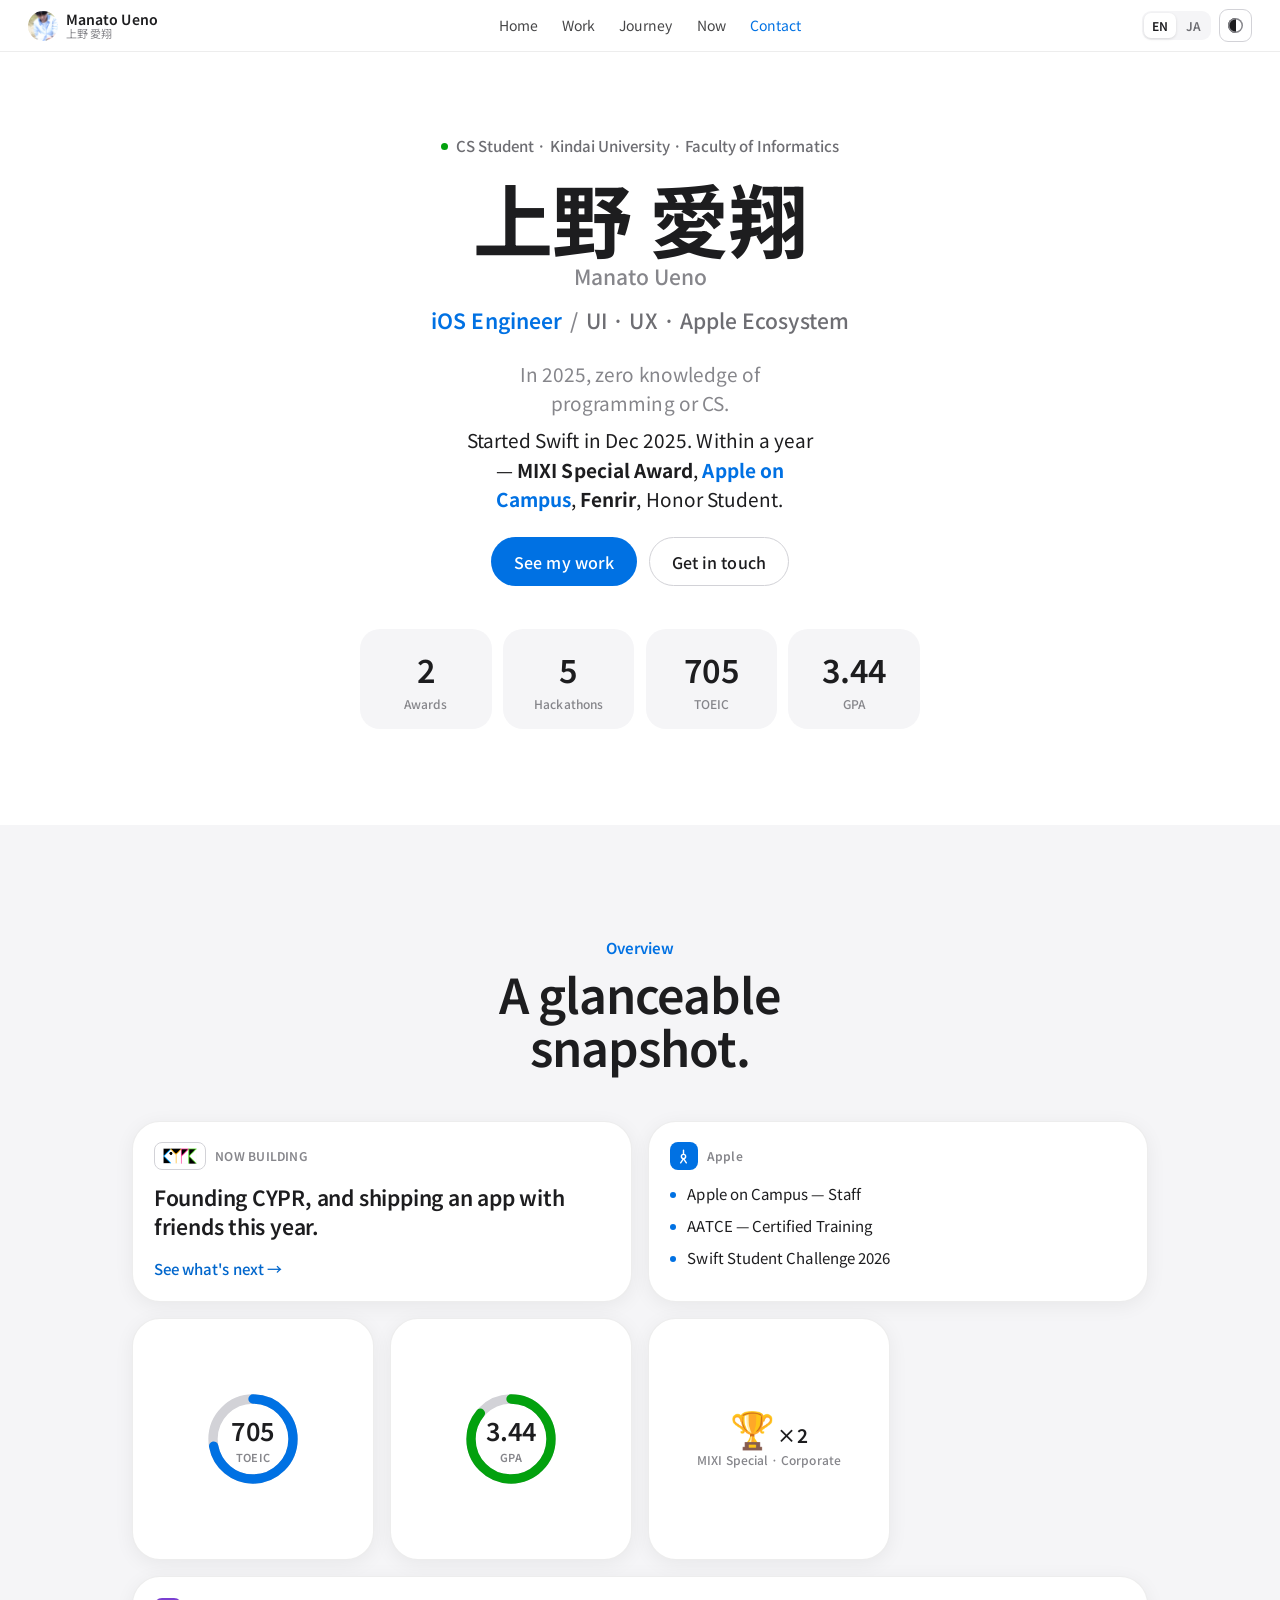
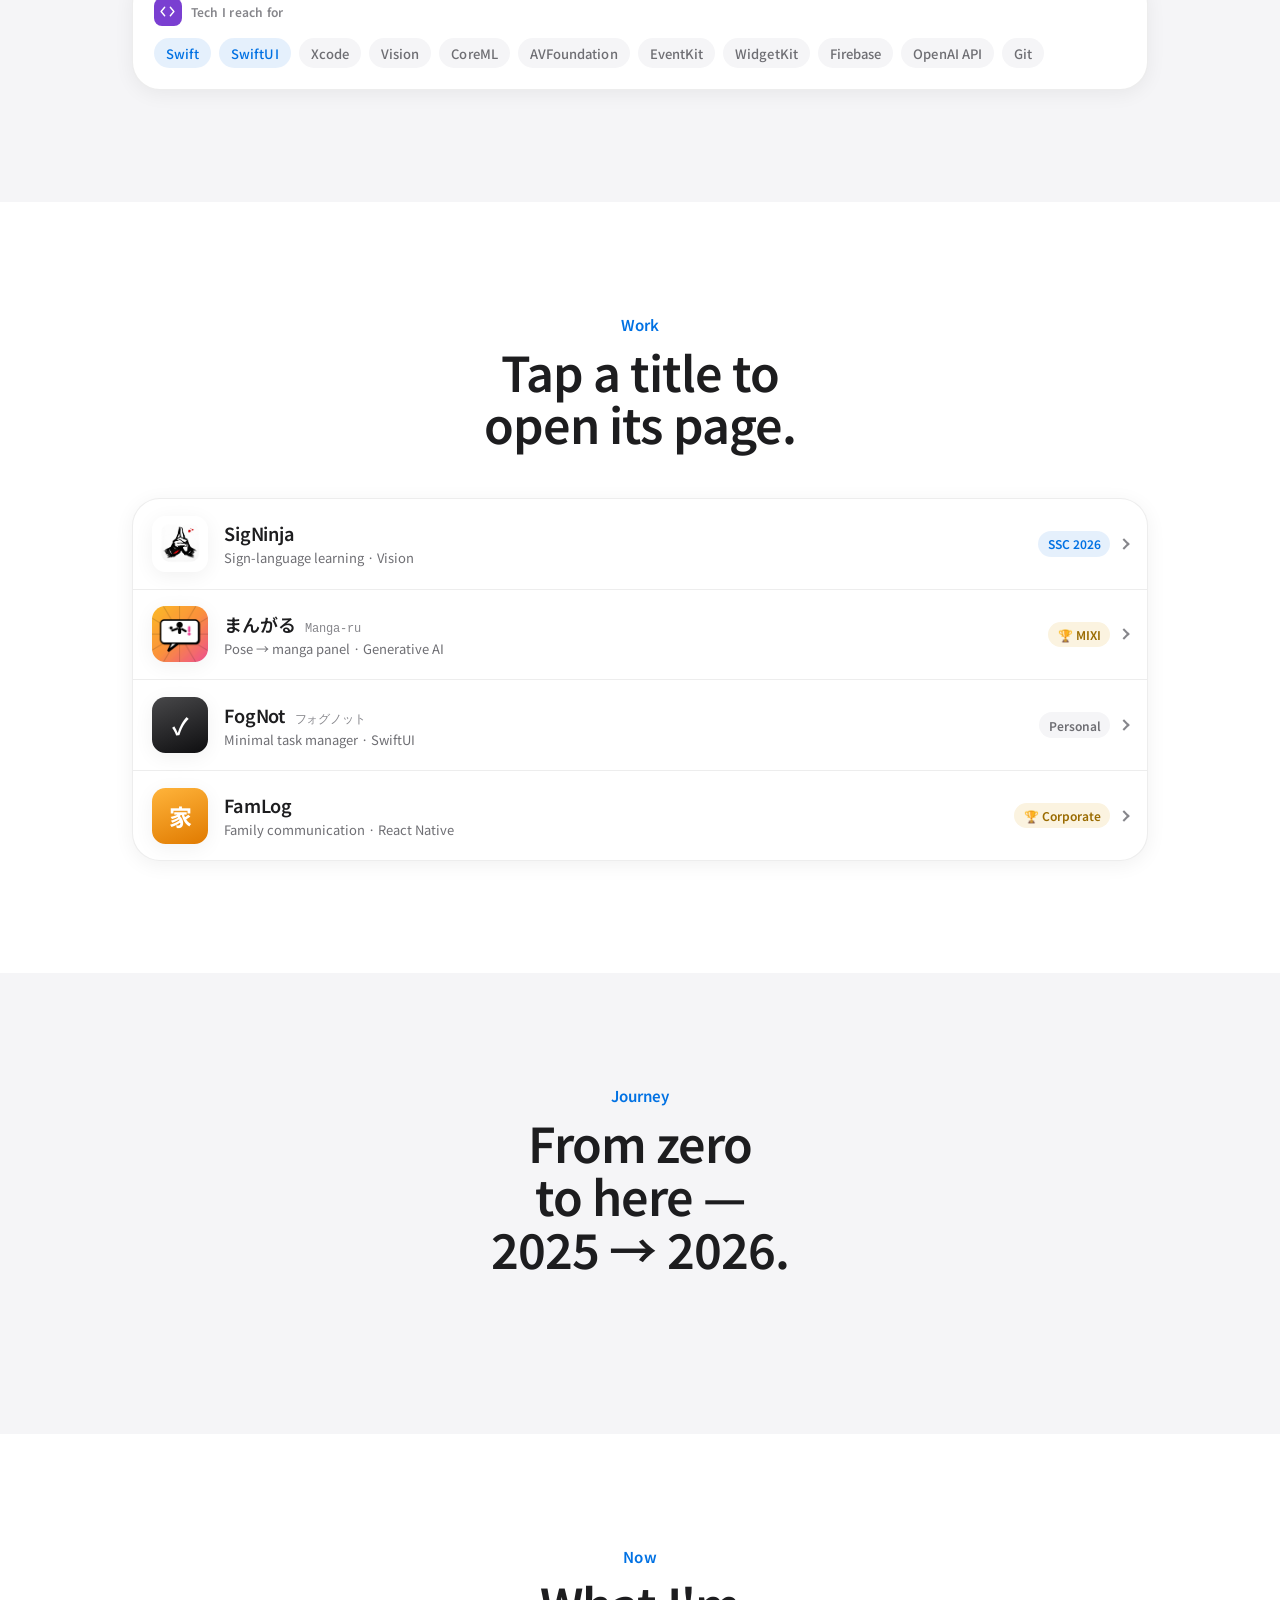
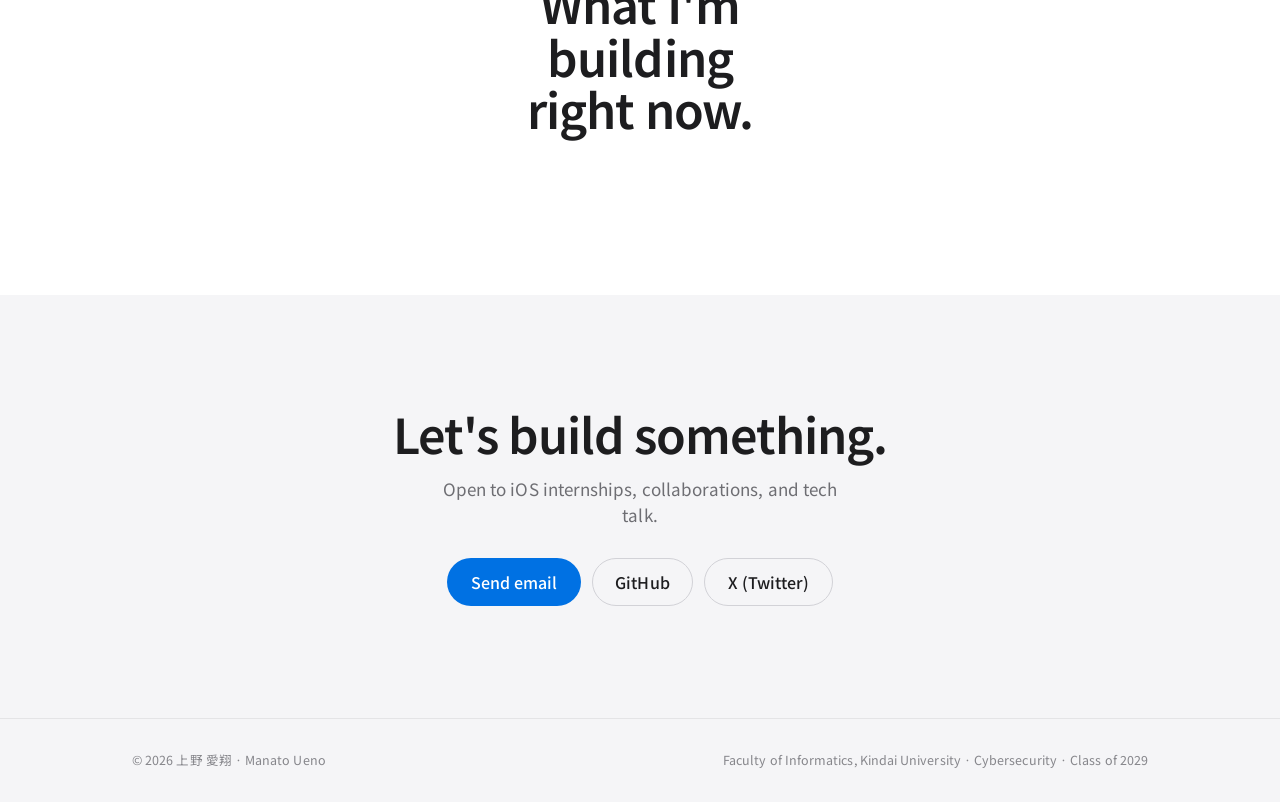
==== commit 0a4f1167: "Use CYPR wordmark in the Now Building overview widget Co-Authored-By: Claude Opus 4.8 <noreply@anthr" ====
--- a/index.html
+++ b/index.html
@@ -116,7 +116,7 @@
     <div class="bento">
       <article class="widget w-lg w-now">
         <div class="w-head">
-          <span class="w-symbol sym-now" aria-hidden="true"></span>
+          <span class="w-logo" aria-hidden="true"><img src="assets/images/cypr_logo.png" alt=""></span>
           <span class="w-kicker" data-en="NOW BUILDING" data-ja="いま作っているもの">いま作っているもの</span>
         </div>
         <p class="w-title" data-en="Founding CYPR, and shipping an app with friends this year."
--- a/css/style.css
+++ b/css/style.css
@@ -245,6 +245,8 @@
 .sym-now   { background-color: var(--warn);   background-image: url("data:image/svg+xml;utf8,<svg xmlns='http://www.w3.org/2000/svg' viewBox='0 0 24 24' fill='none' stroke='white' stroke-width='2' stroke-linecap='round' stroke-linejoin='round'><path d='M13 2 4 14h7l-1 8 9-12h-7z'/></svg>"); }
 .sym-apple { background-color: var(--accent); background-image: url("data:image/svg+xml;utf8,<svg xmlns='http://www.w3.org/2000/svg' viewBox='0 0 24 24' fill='none' stroke='white' stroke-width='2' stroke-linecap='round' stroke-linejoin='round'><circle cx='12' cy='12' r='3'/><path d='M12 3v6M12 15l4 6M12 15l-4 6'/></svg>"); }
 .sym-tech  { background-color: var(--purple); background-image: url("data:image/svg+xml;utf8,<svg xmlns='http://www.w3.org/2000/svg' viewBox='0 0 24 24' fill='none' stroke='white' stroke-width='2' stroke-linecap='round' stroke-linejoin='round'><path d='M8 6 3 12l5 6M16 6l5 6-5 6'/></svg>"); }
+.w-logo { display: inline-flex; align-items: center; background: #fff; border: 1px solid var(--line); border-radius: 8px; padding: .3rem .5rem; }
+.w-logo img { height: 16px; width: auto; display: block; }
 .w-now { display: flex; flex-direction: column; }
 .w-now .w-title { font-size: clamp(17px, 2.3vw, 21px); font-weight: 600; letter-spacing: -0.01em; line-height: 1.4; }
 .w-now .w-link { margin-top: auto; padding-top: 1rem; color: var(--link); font-weight: 500; font-size: 15px; }
@@ -366,6 +368,8 @@
 /* ══ NOW ══ */
 .now-grid { display: grid; grid-template-columns: 1fr 1fr; gap: 1.2rem; }
 .now-card { background: var(--card); border: 1px solid var(--line-soft); border-radius: var(--r); padding: 1.6rem; box-shadow: var(--shadow); }
+.now-logo { display: inline-flex; background: #fff; border: 1px solid var(--line); border-radius: 12px; padding: .55rem .9rem; margin-bottom: 1rem; }
+.now-logo img { height: 30px; width: auto; display: block; }
 .now-status { display: inline-flex; align-items: center; gap: .45rem; font-size: 12px; font-weight: 600; padding: .3rem .65rem; border-radius: var(--pill); margin-bottom: .9rem; }
 .now-status.s-active   { color: var(--good); background: var(--good-bg); }
 .now-status.s-building { color: var(--warn); background: var(--warn-bg); }
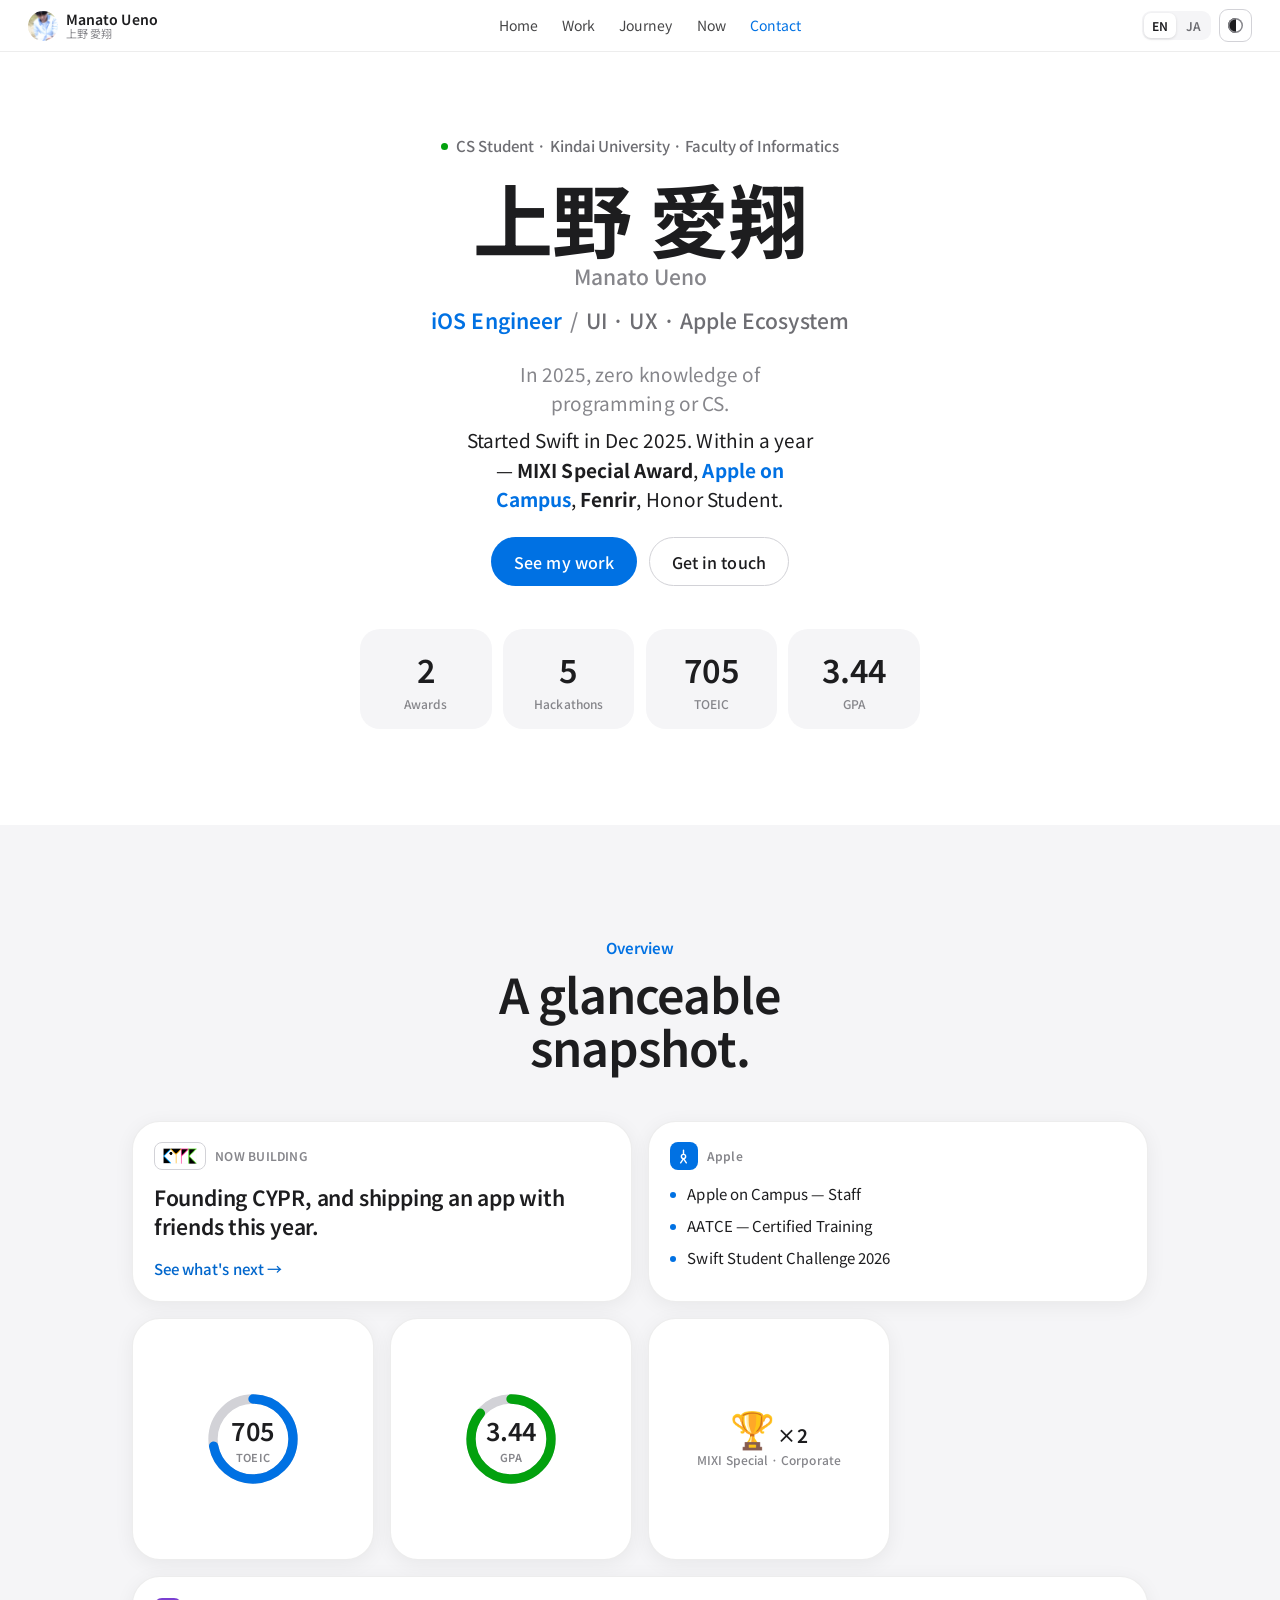
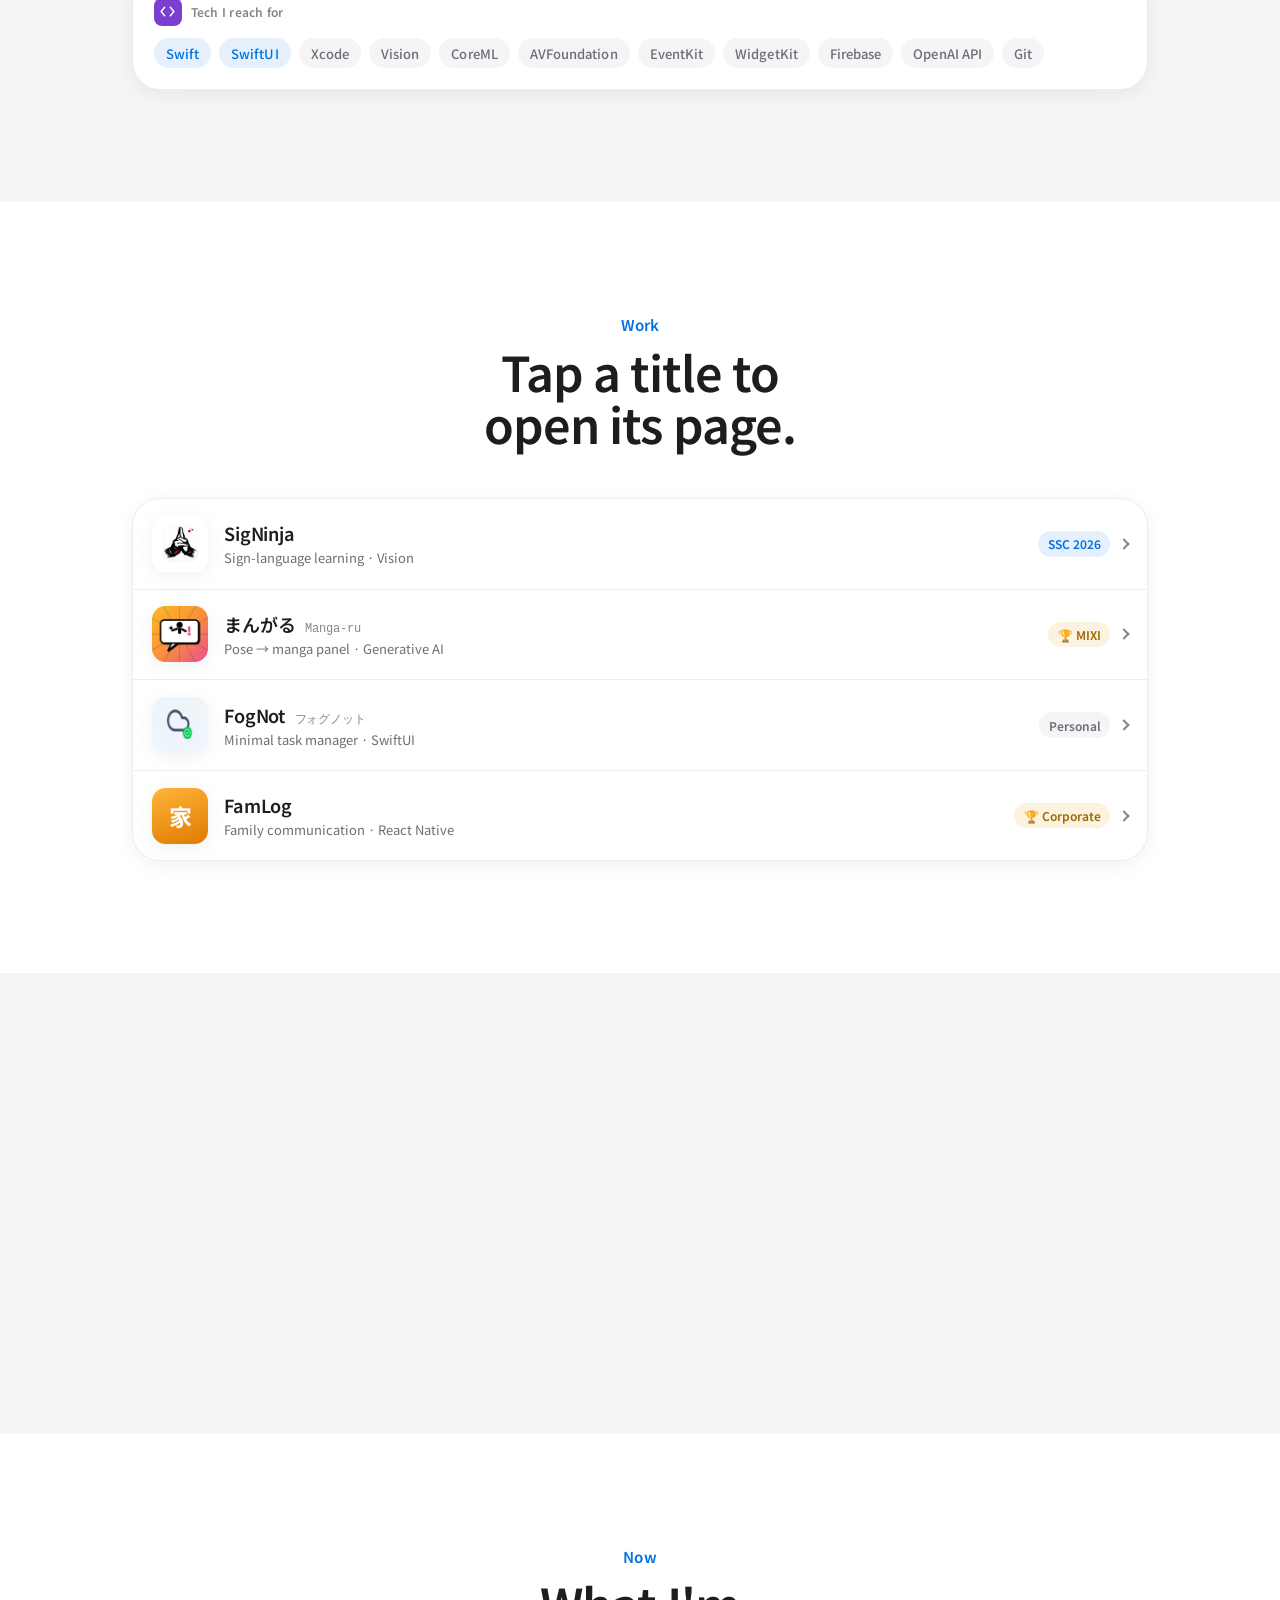
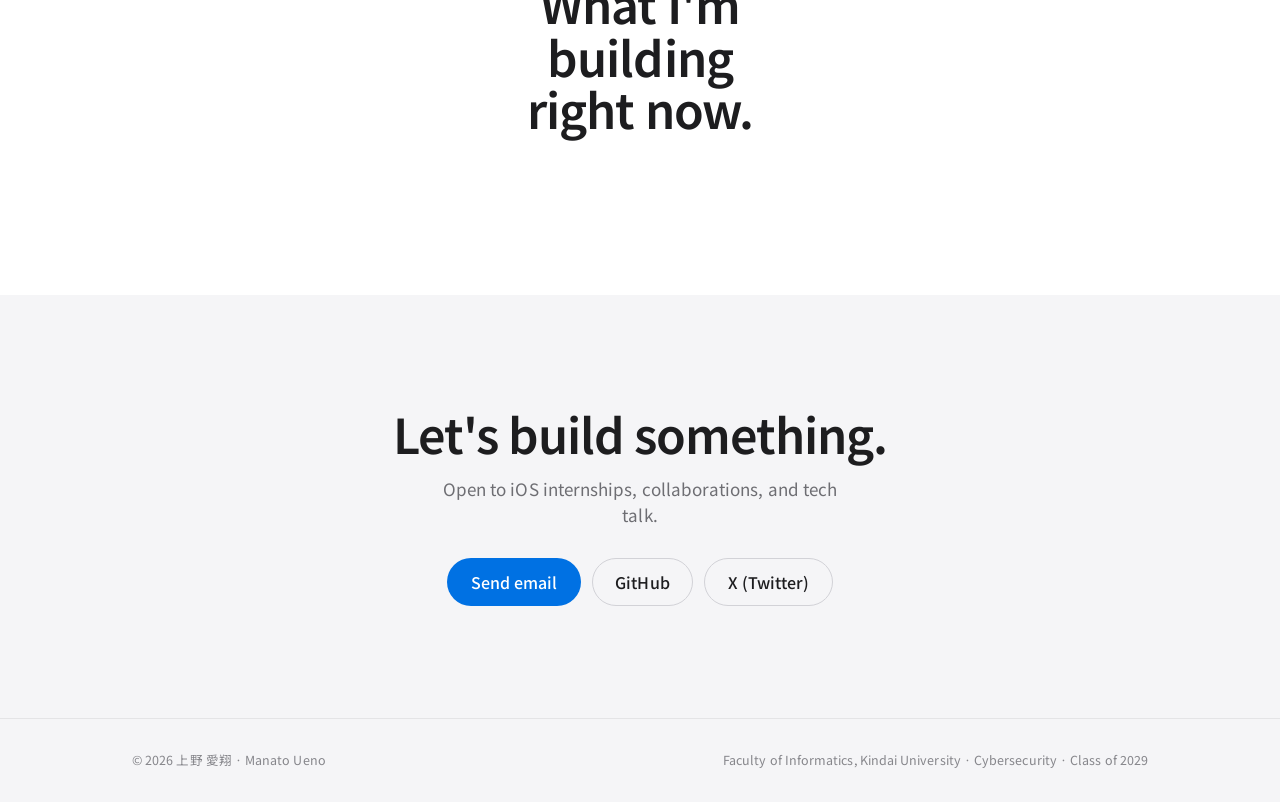
==== commit f78328d9: "Use real FogNot app icon in work list and detail Co-Authored-By: Claude Opus 4.8 <noreply@anthropic." ====
--- a/index.html
+++ b/index.html
@@ -218,7 +218,7 @@
       </li>
       <li>
         <button type="button" class="app-row" data-proj="fognot">
-          <span class="row-icon glyph g-fognot" aria-hidden="true">✓</span>
+          <img class="row-icon" src="assets/images/fognot_icon.png" alt="">
           <span class="row-main">
             <span class="row-name">FogNot <span class="row-name-sub">フォグノット</span></span>
             <span class="row-sub" data-en="Minimal task manager · SwiftUI" data-ja="ミニマル課題管理 · SwiftUI">ミニマル課題管理 · SwiftUI</span>
@@ -294,7 +294,8 @@
   </div>
 
   <div class="proj-src" id="src-fognot" hidden>
-    <div class="detail-head no-icon">
+    <div class="detail-head">
+      <img class="detail-icon" src="assets/images/fognot_icon.png" alt="FogNot app icon">
       <div class="detail-headtext">
         <h3 class="detail-name">FogNot <span class="detail-name-sub">フォグノット</span></h3>
         <p class="detail-sub" data-en="Solo · Design + iOS Development · Personal Project" data-ja="ソロ · デザイン + iOS開発 · 個人開発">ソロ · デザイン + iOS開発 · 個人開発</p>
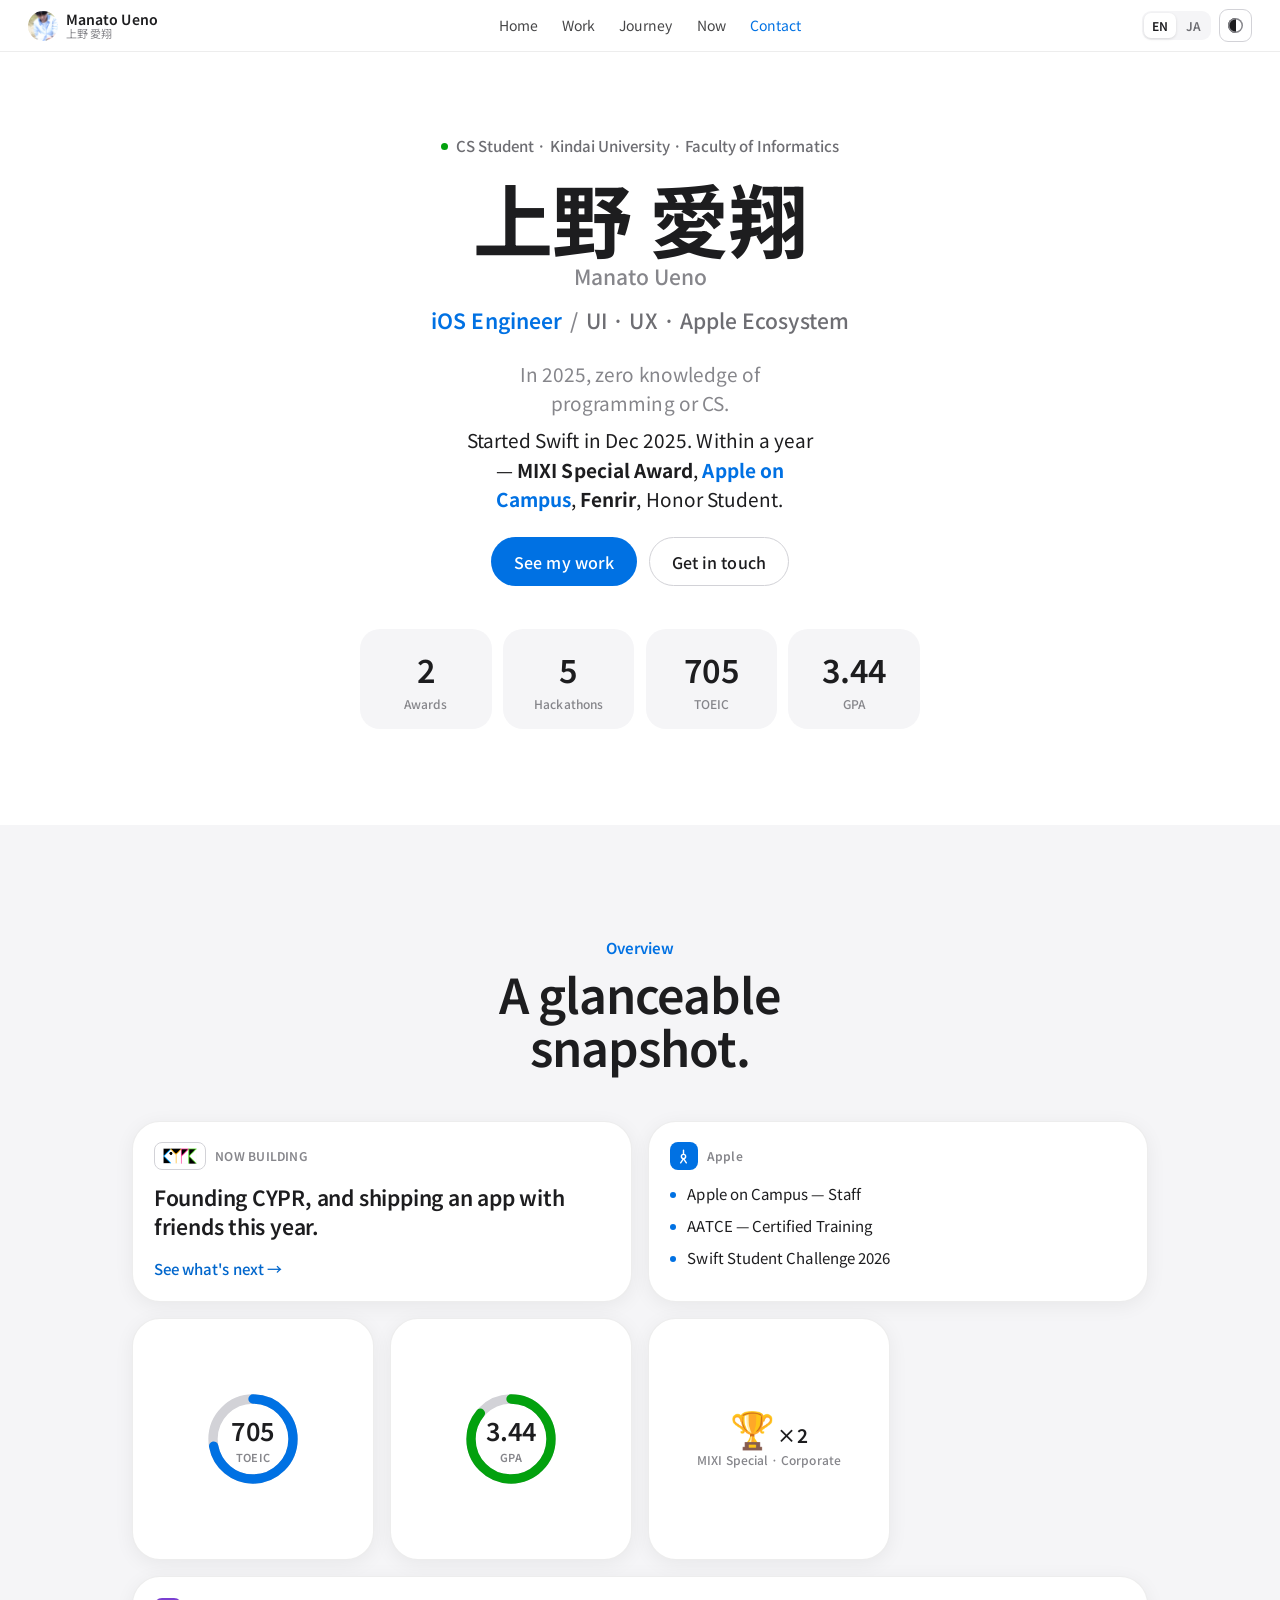
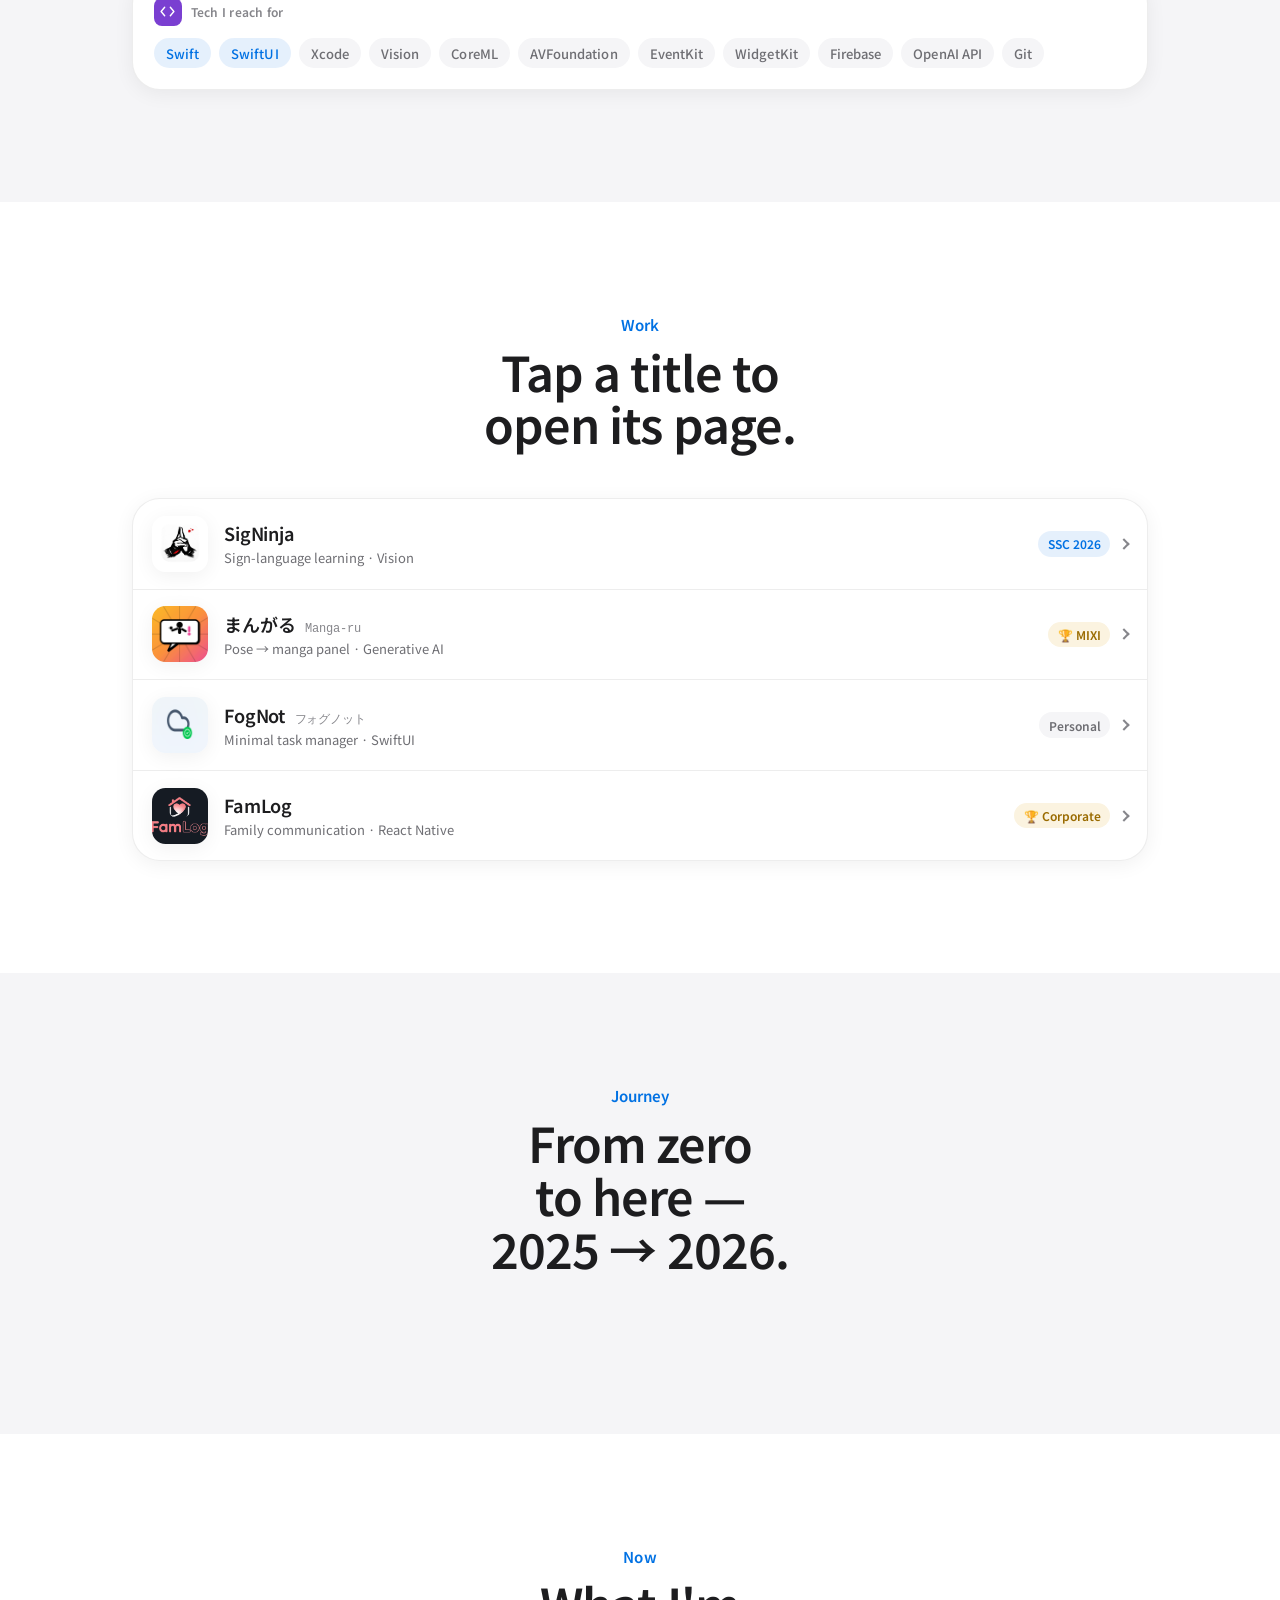
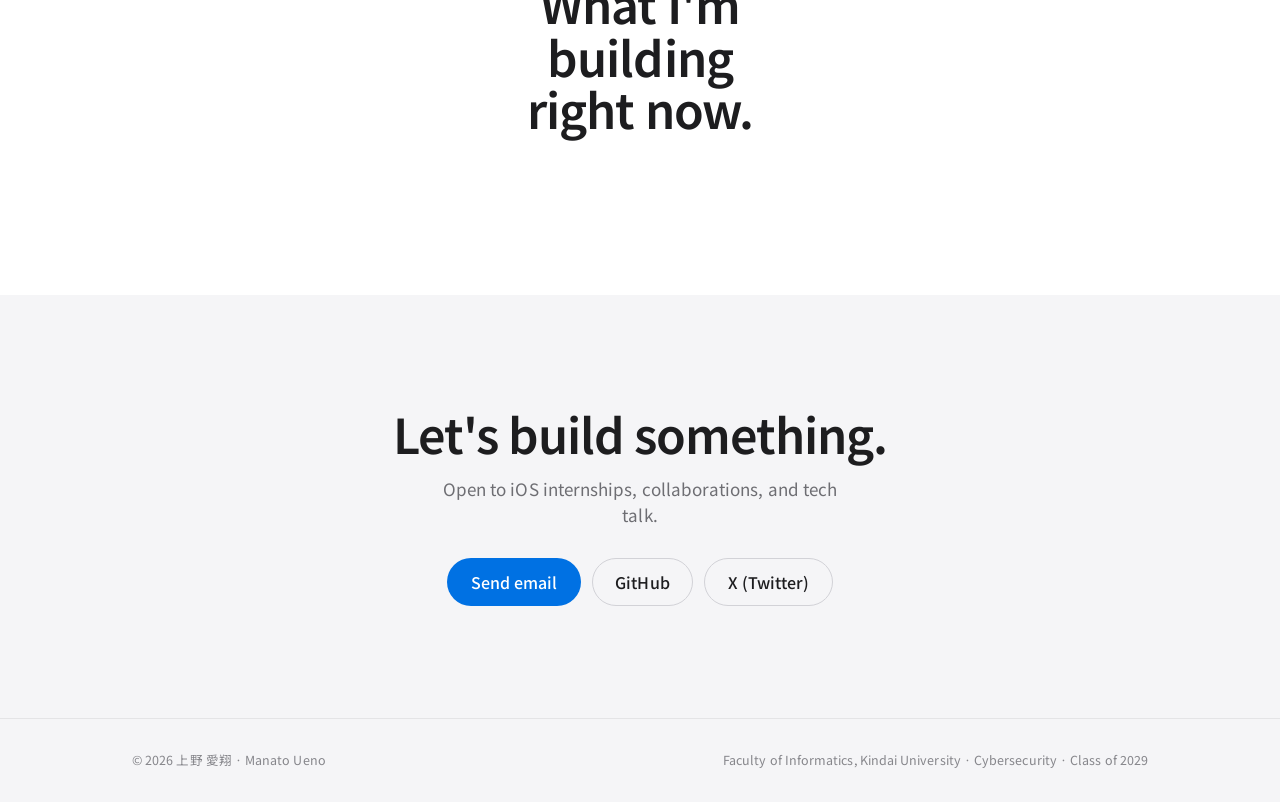
==== commit 130a863b: "Use real FamLog logo in work list and detail Co-Authored-By: Claude Opus 4.8 <noreply@anthropic.com>" ====
--- a/index.html
+++ b/index.html
@@ -231,7 +231,7 @@
       </li>
       <li>
         <button type="button" class="app-row" data-proj="famlog">
-          <span class="row-icon glyph g-famlog" aria-hidden="true">家</span>
+          <img class="row-icon" src="assets/images/famlog_icon.png" alt="">
           <span class="row-main">
             <span class="row-name">FamLog</span>
             <span class="row-sub" data-en="Family communication · React Native" data-ja="家族コミュニケーション · React Native">家族コミュニケーション · React Native</span>
@@ -319,7 +319,8 @@
   </div>
 
   <div class="proj-src" id="src-famlog" hidden>
-    <div class="detail-head no-icon">
+    <div class="detail-head">
+      <img class="detail-icon" src="assets/images/famlog_icon.png" alt="FamLog app icon">
       <div class="detail-headtext">
         <h3 class="detail-name">FamLog</h3>
         <p class="detail-sub" data-en="Team · Kansai Beginners Hackathon Vol.7" data-ja="チーム開発 · 関西ビギナーズハッカソン Vol.7">チーム開発 · 関西ビギナーズハッカソン Vol.7</p>
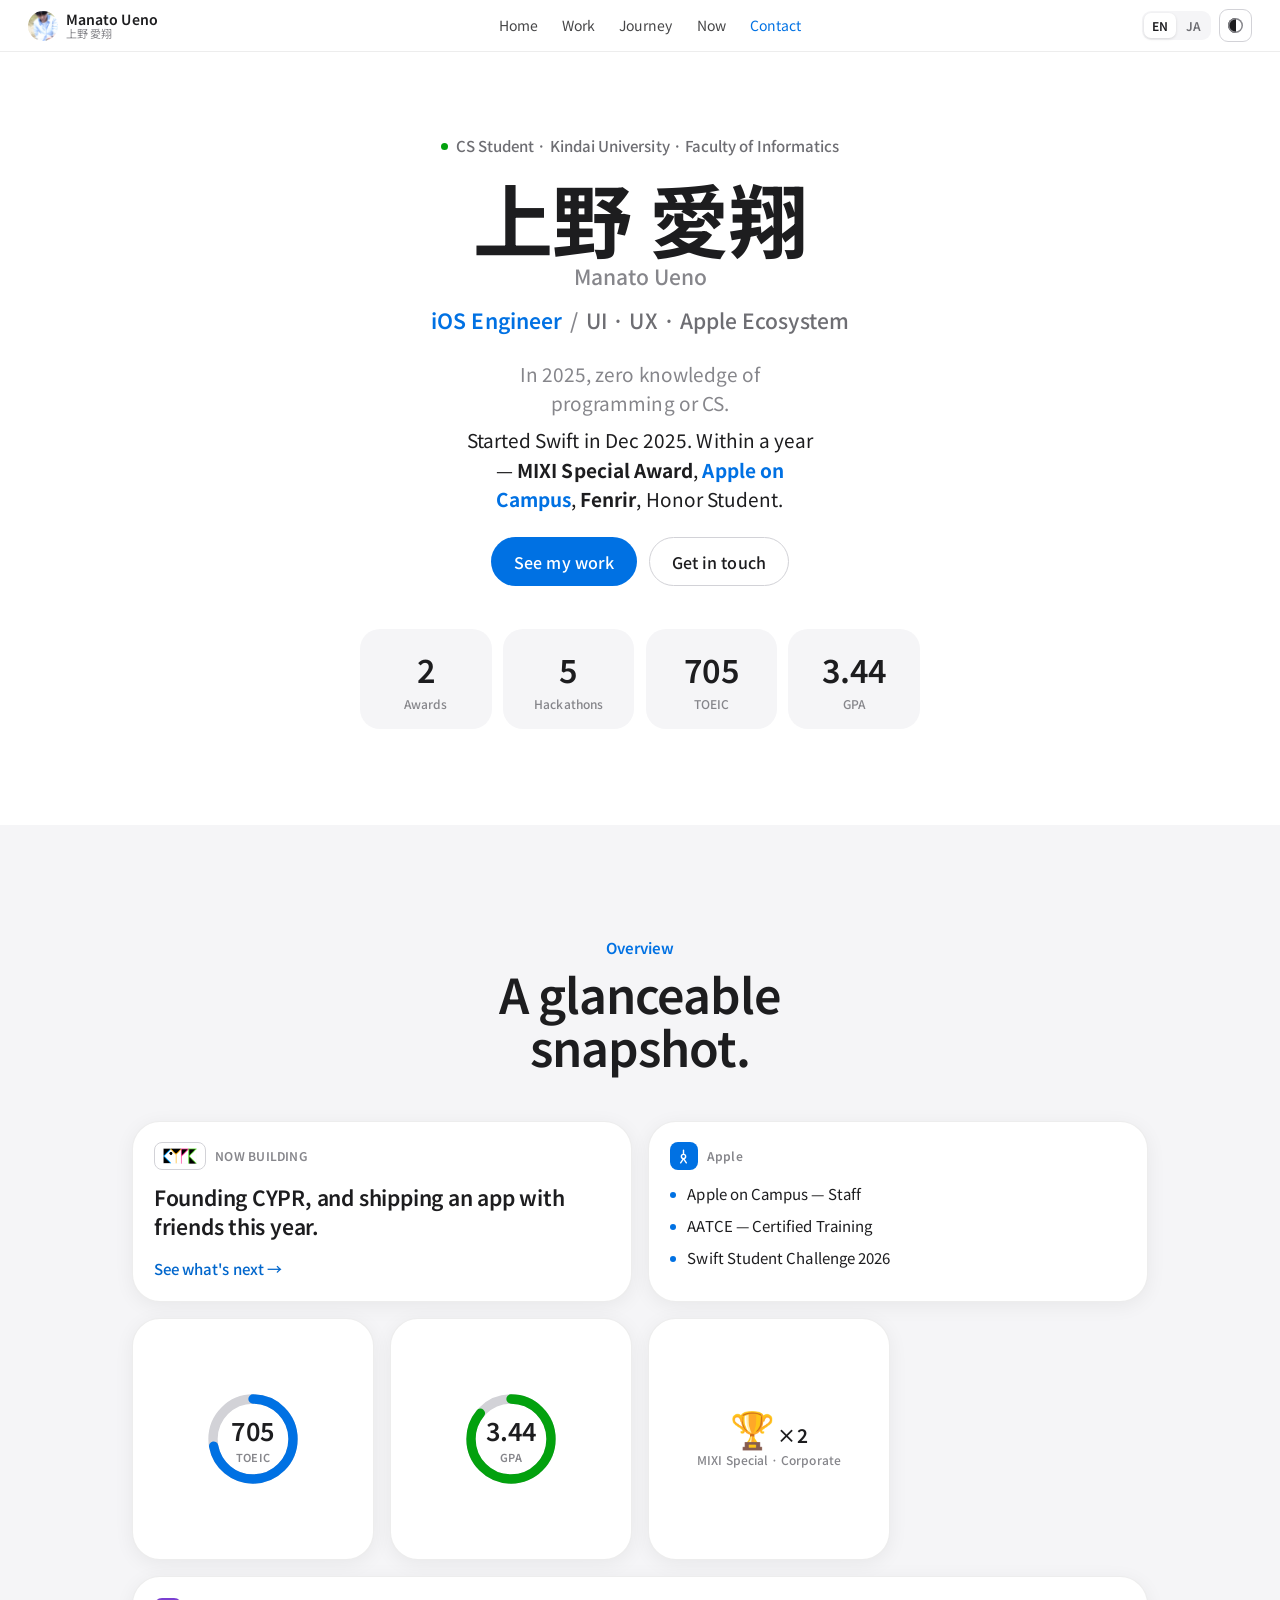
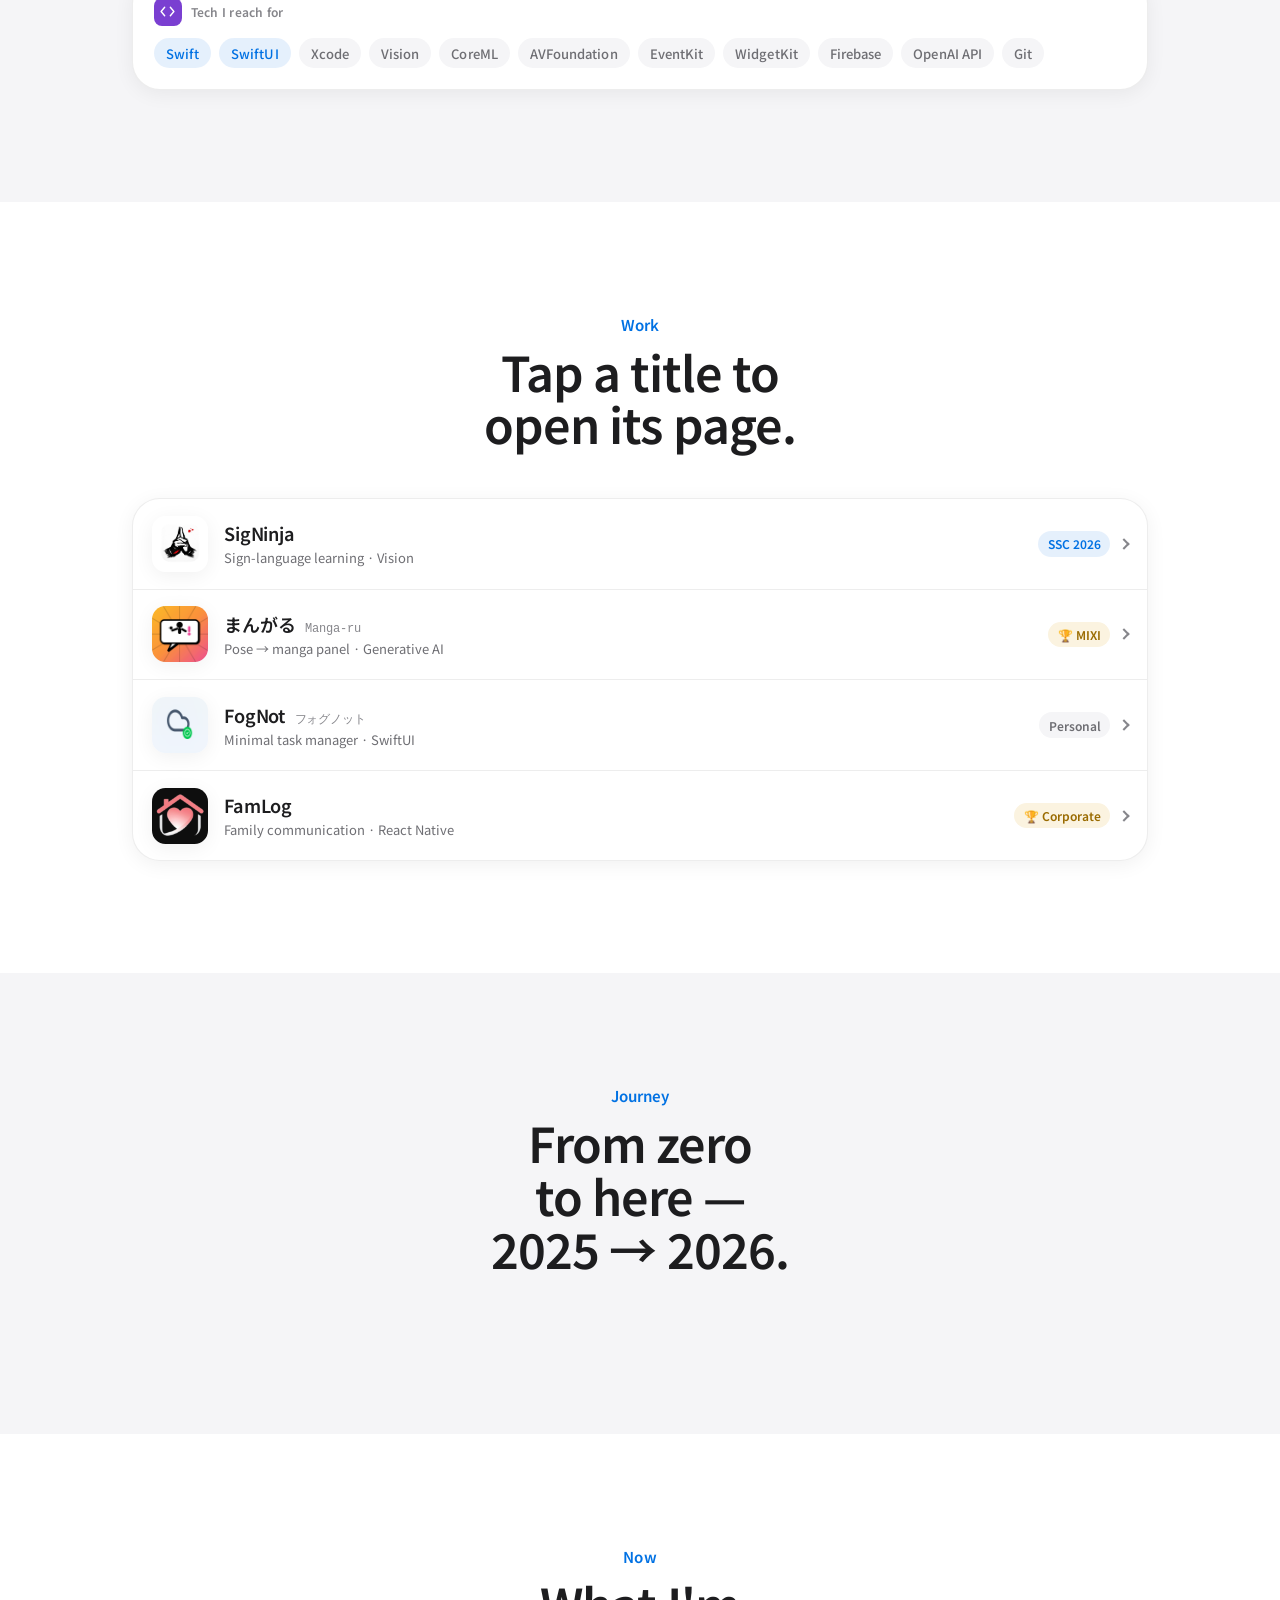
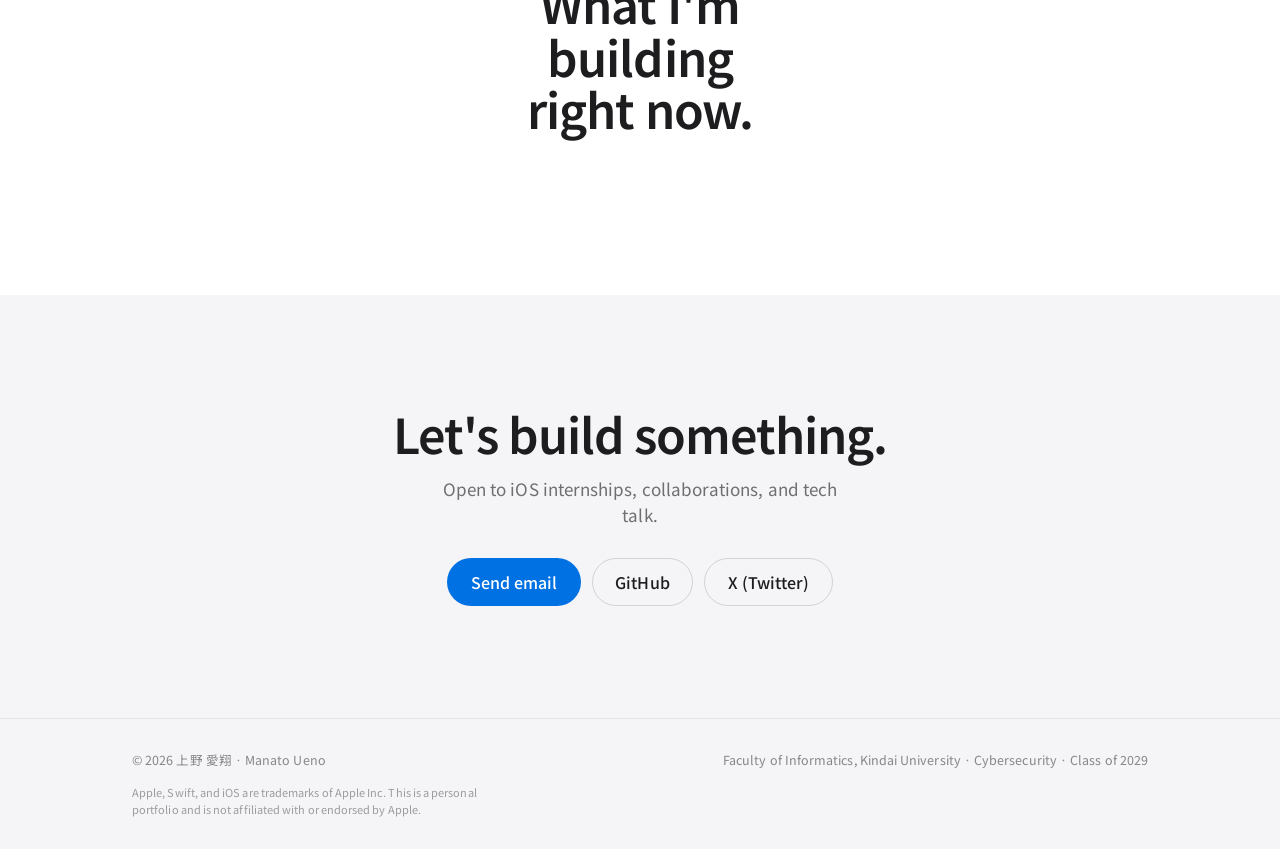
==== commit d4a3bea1: "Add small trademark disclaimer to footer Co-Authored-By: Claude Opus 4.8 <noreply@anthropic.com> Cla" ====
--- a/index.html
+++ b/index.html
@@ -394,10 +394,15 @@
 </main>
 
 <footer class="footer">
-  <div class="wrap footer-inner">
-    <span>© 2026 上野 愛翔 · Manato Ueno</span>
-    <span data-en="Faculty of Informatics, Kindai University · Cybersecurity · Class of 2029"
-          data-ja="近畿大学 情報学部 情報学科 サイバーセキュリティコース · 2029年卒業見込み">近畿大学 情報学部 情報学科 サイバーセキュリティコース · 2029年卒業見込み</span>
+  <div class="wrap">
+    <div class="footer-inner">
+      <span>© 2026 上野 愛翔 · Manato Ueno</span>
+      <span data-en="Faculty of Informatics, Kindai University · Cybersecurity · Class of 2029"
+            data-ja="近畿大学 情報学部 情報学科 サイバーセキュリティコース · 2029年卒業見込み">近畿大学 情報学部 情報学科 サイバーセキュリティコース · 2029年卒業見込み</span>
+    </div>
+    <p class="footer-note"
+       data-en="Apple, Swift, and iOS are trademarks of Apple Inc. This is a personal portfolio and is not affiliated with or endorsed by Apple."
+       data-ja="Apple、Swift、iOS などは Apple Inc. の商標です。本サイトは個人のポートフォリオであり、Appleとは一切関係ありません。">Apple、Swift、iOS などは Apple Inc. の商標です。本サイトは個人のポートフォリオであり、Appleとは一切関係ありません。</p>
   </div>
 </footer>
 
--- a/css/style.css
+++ b/css/style.css
@@ -386,6 +386,7 @@
 /* ══ FOOTER ══ */
 .footer { background: var(--bg-alt); border-top: 1px solid var(--line-soft); padding-block: 2rem; padding-bottom: calc(2rem + env(safe-area-inset-bottom, 0px)); }
 .footer-inner { display: flex; flex-wrap: wrap; justify-content: space-between; gap: .5rem; font-size: 12.5px; color: var(--muted); }
+.footer-note { margin-top: .9rem; font-size: 11px; line-height: 1.5; color: var(--muted); opacity: .8; max-width: 60ch; }
 
 /* ══ RESPONSIVE ══ */
 @media (max-width: 860px) {
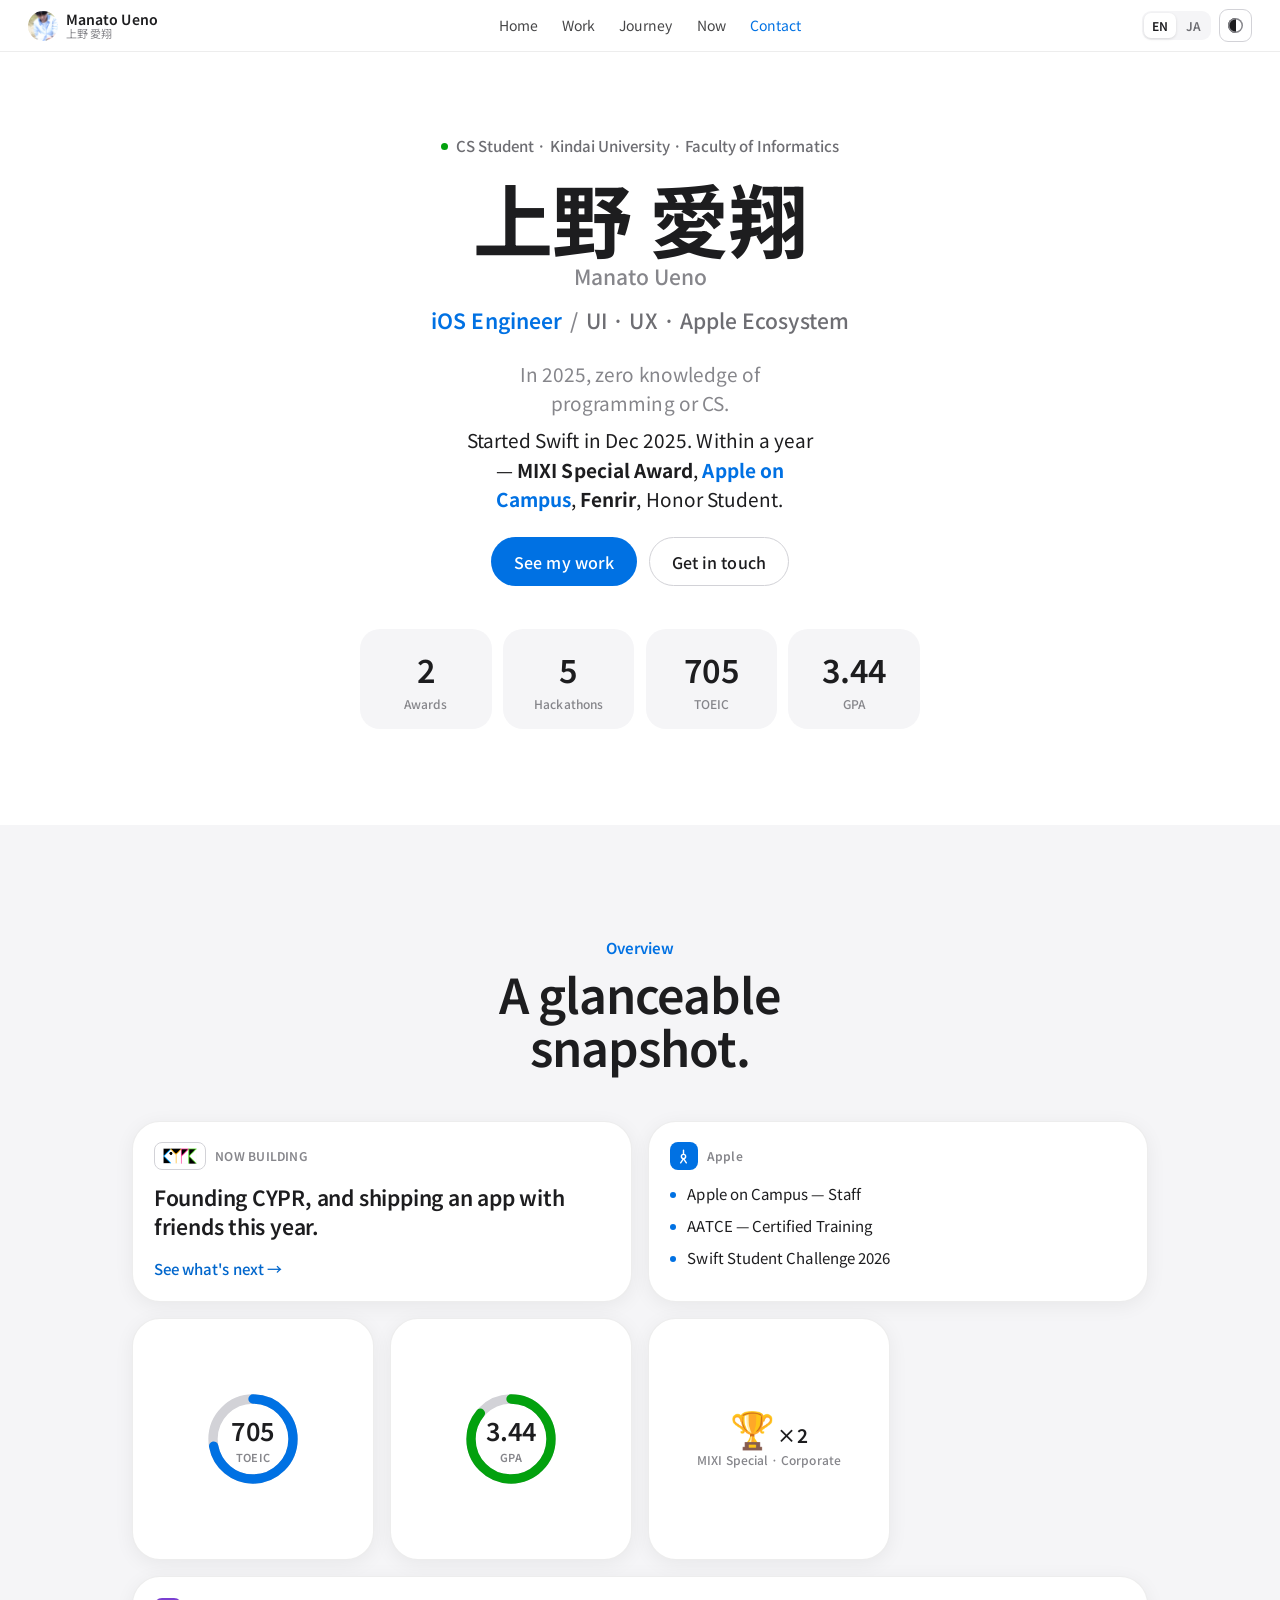
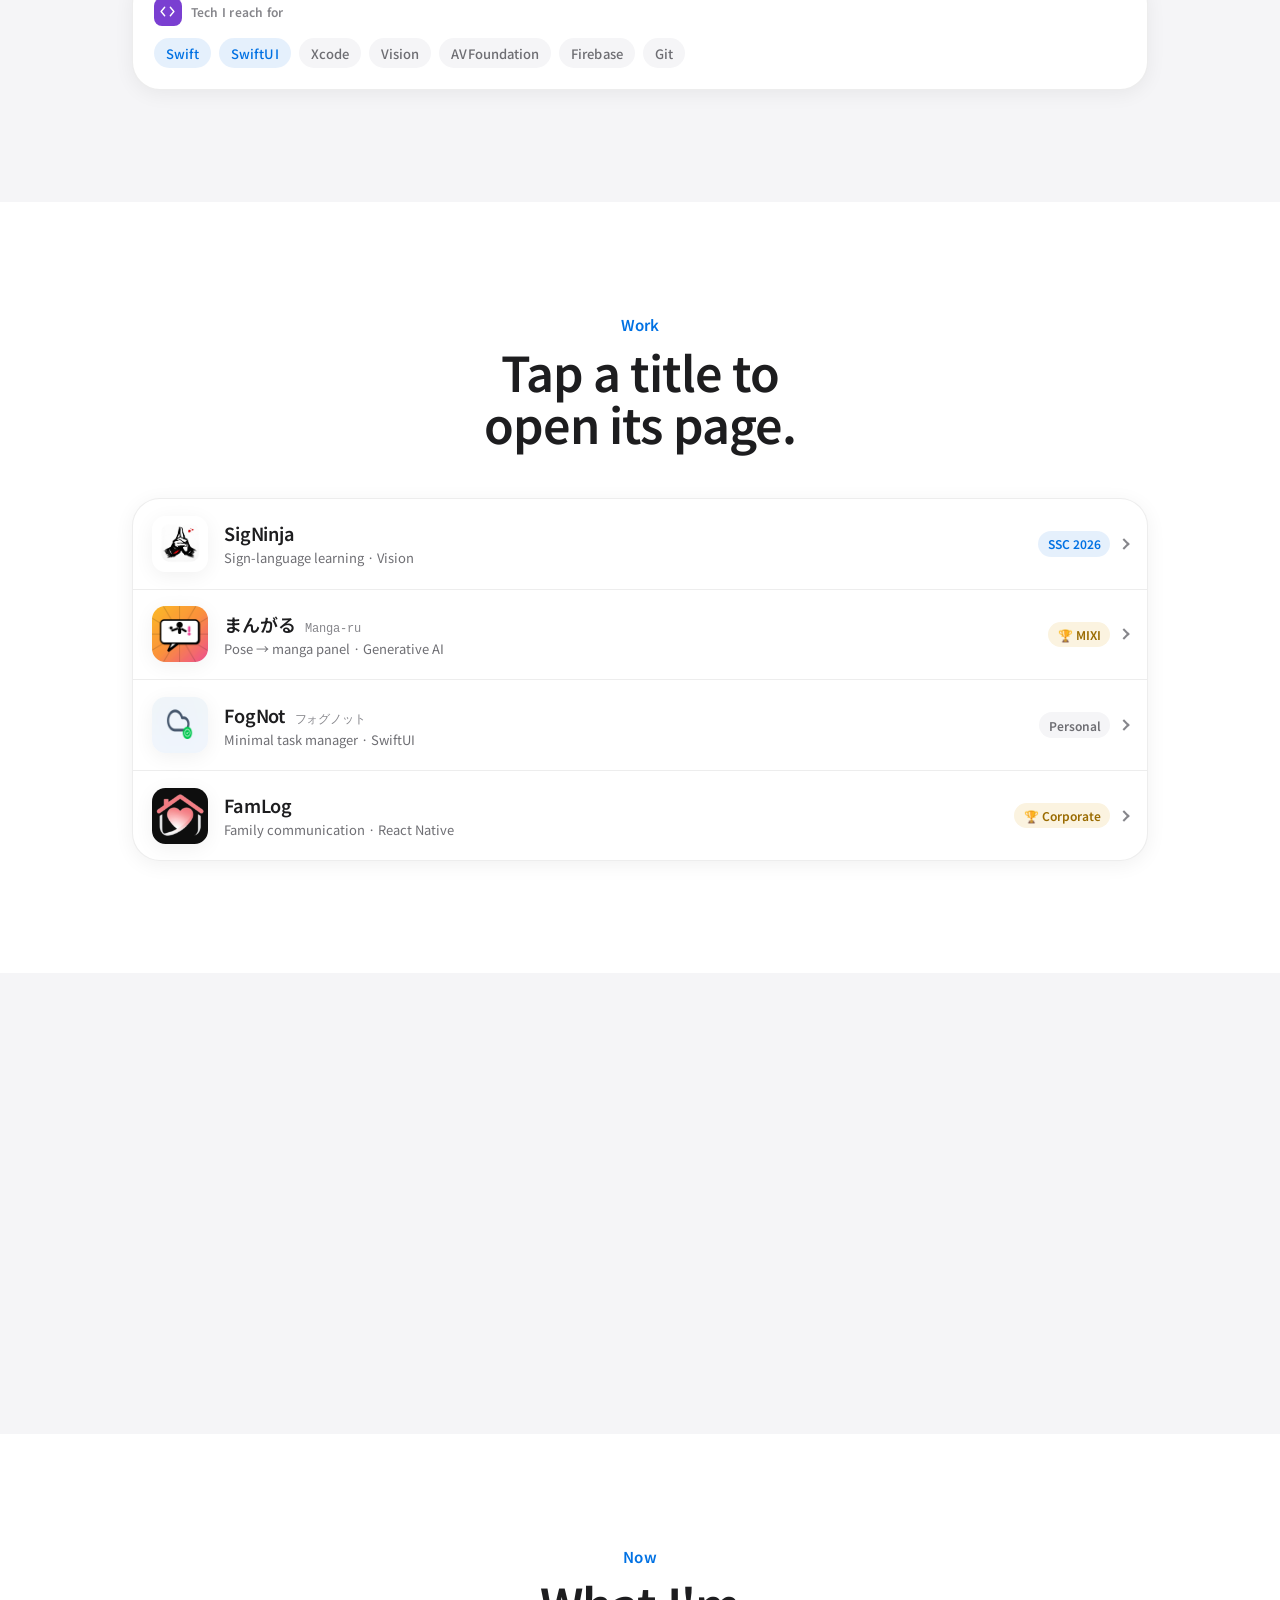
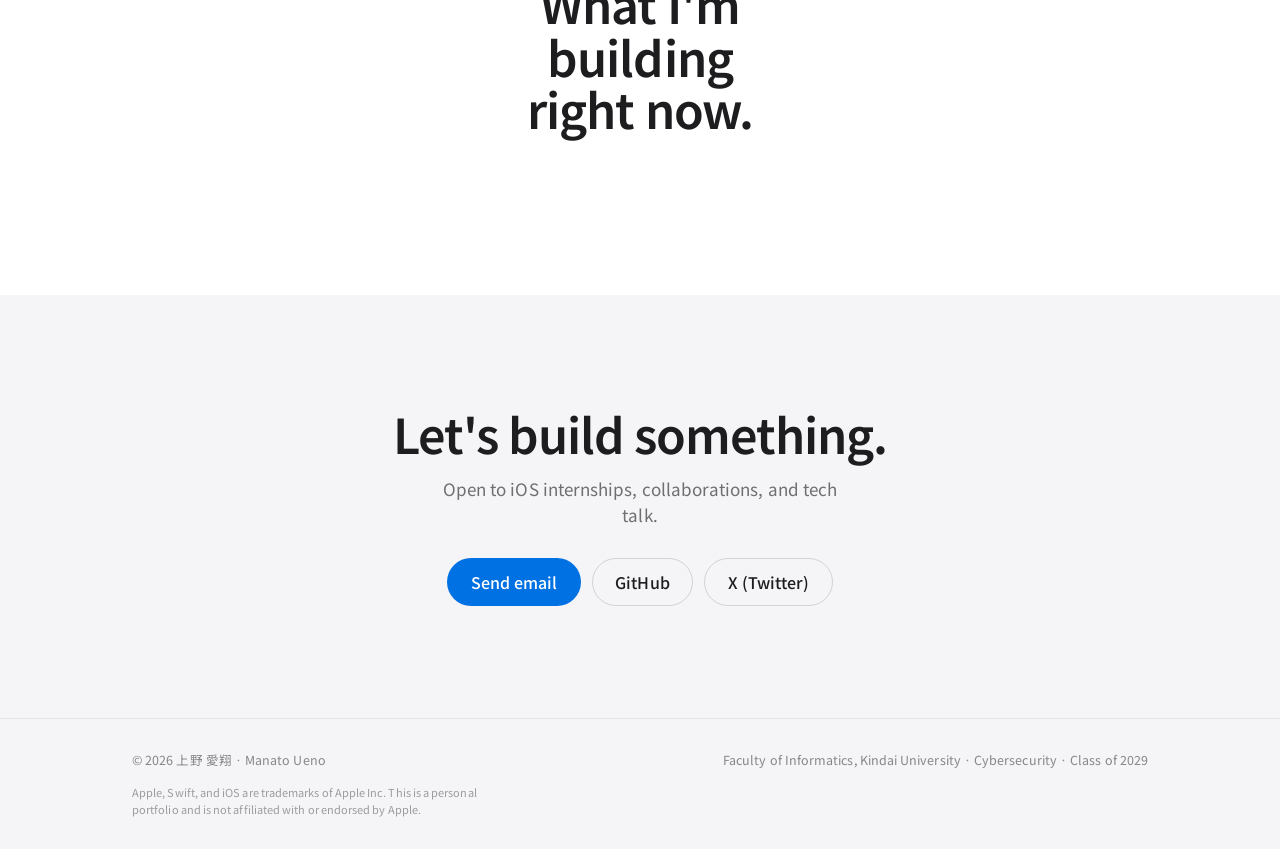
==== commit fd480103: "Trim Tech chips: drop CoreML, WidgetKit, OpenAI API, EventKit Co-Authored-By: Claude Opus 4.8 <norep" ====
--- a/index.html
+++ b/index.html
@@ -167,12 +167,8 @@
           <span class="chip pri">SwiftUI</span>
           <span class="chip">Xcode</span>
           <span class="chip">Vision</span>
-          <span class="chip">CoreML</span>
           <span class="chip">AVFoundation</span>
-          <span class="chip">EventKit</span>
-          <span class="chip">WidgetKit</span>
           <span class="chip">Firebase</span>
-          <span class="chip">OpenAI API</span>
           <span class="chip">Git</span>
         </div>
       </article>
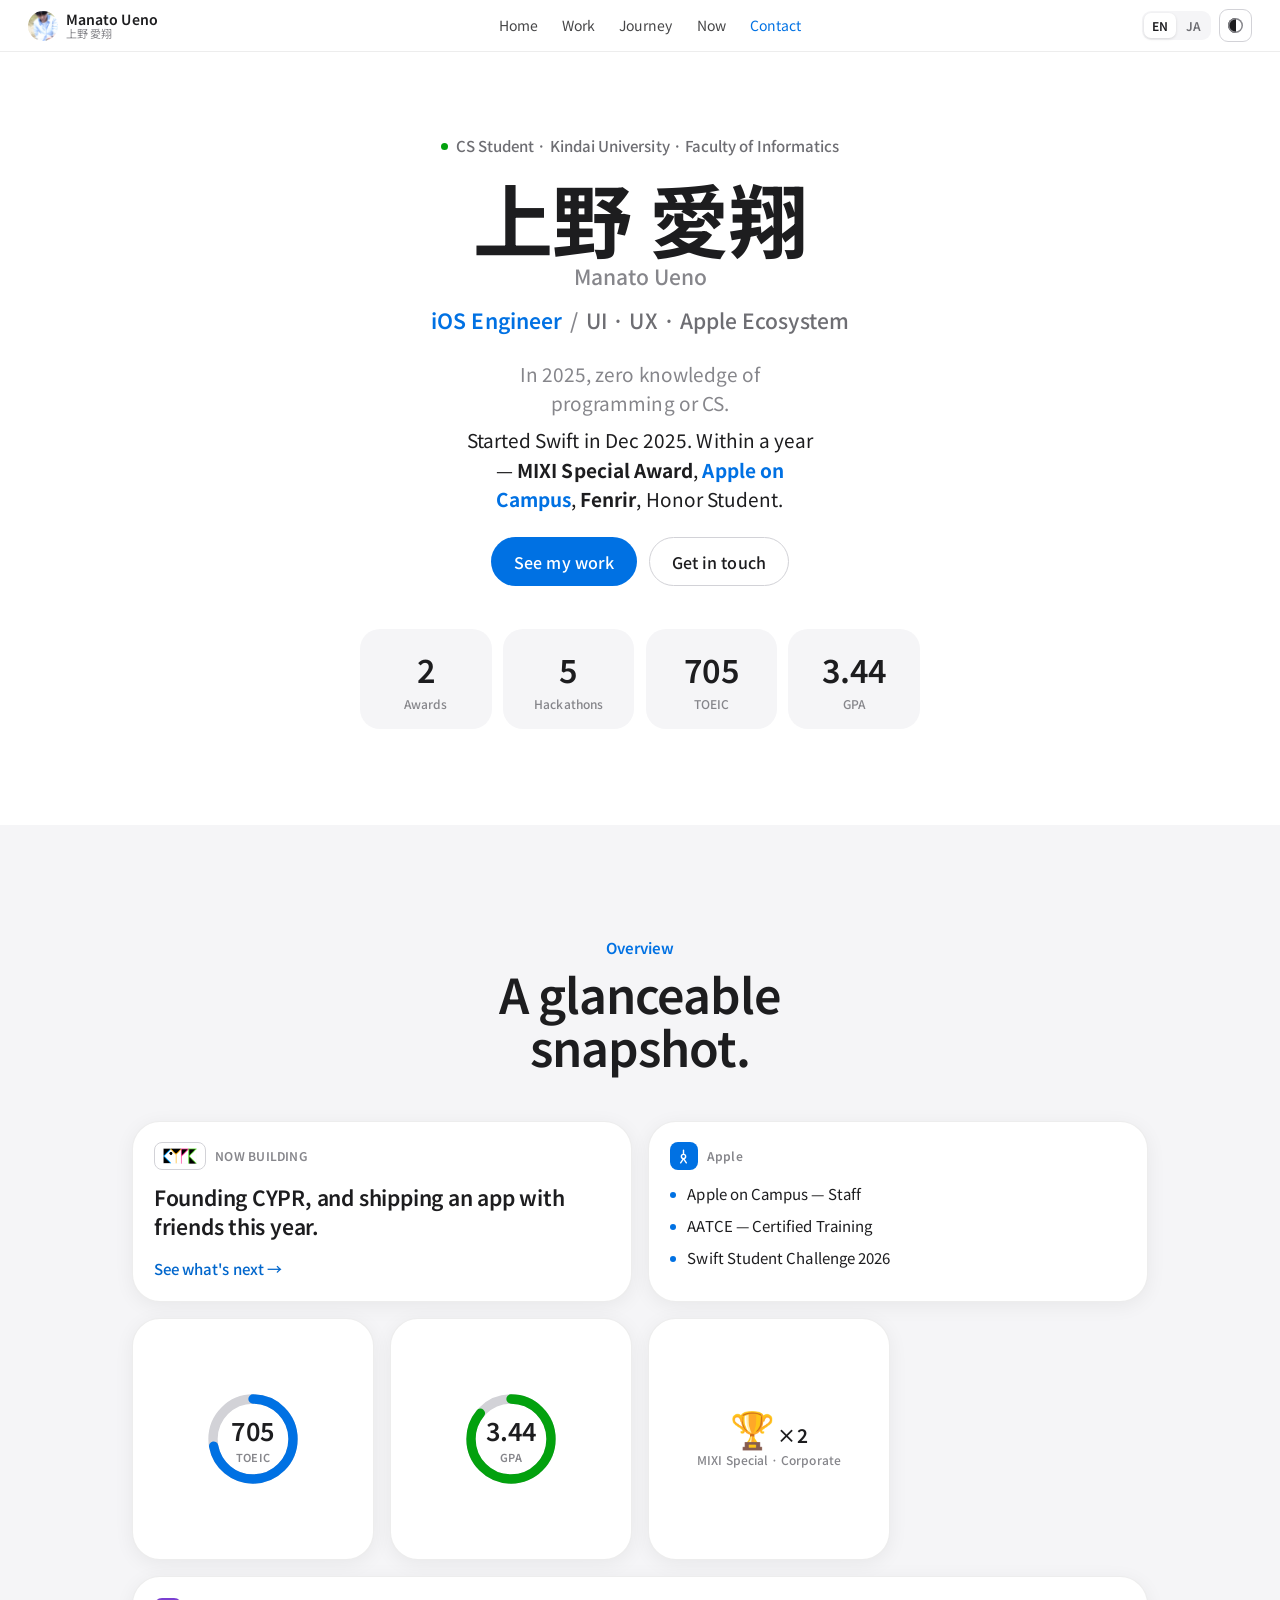
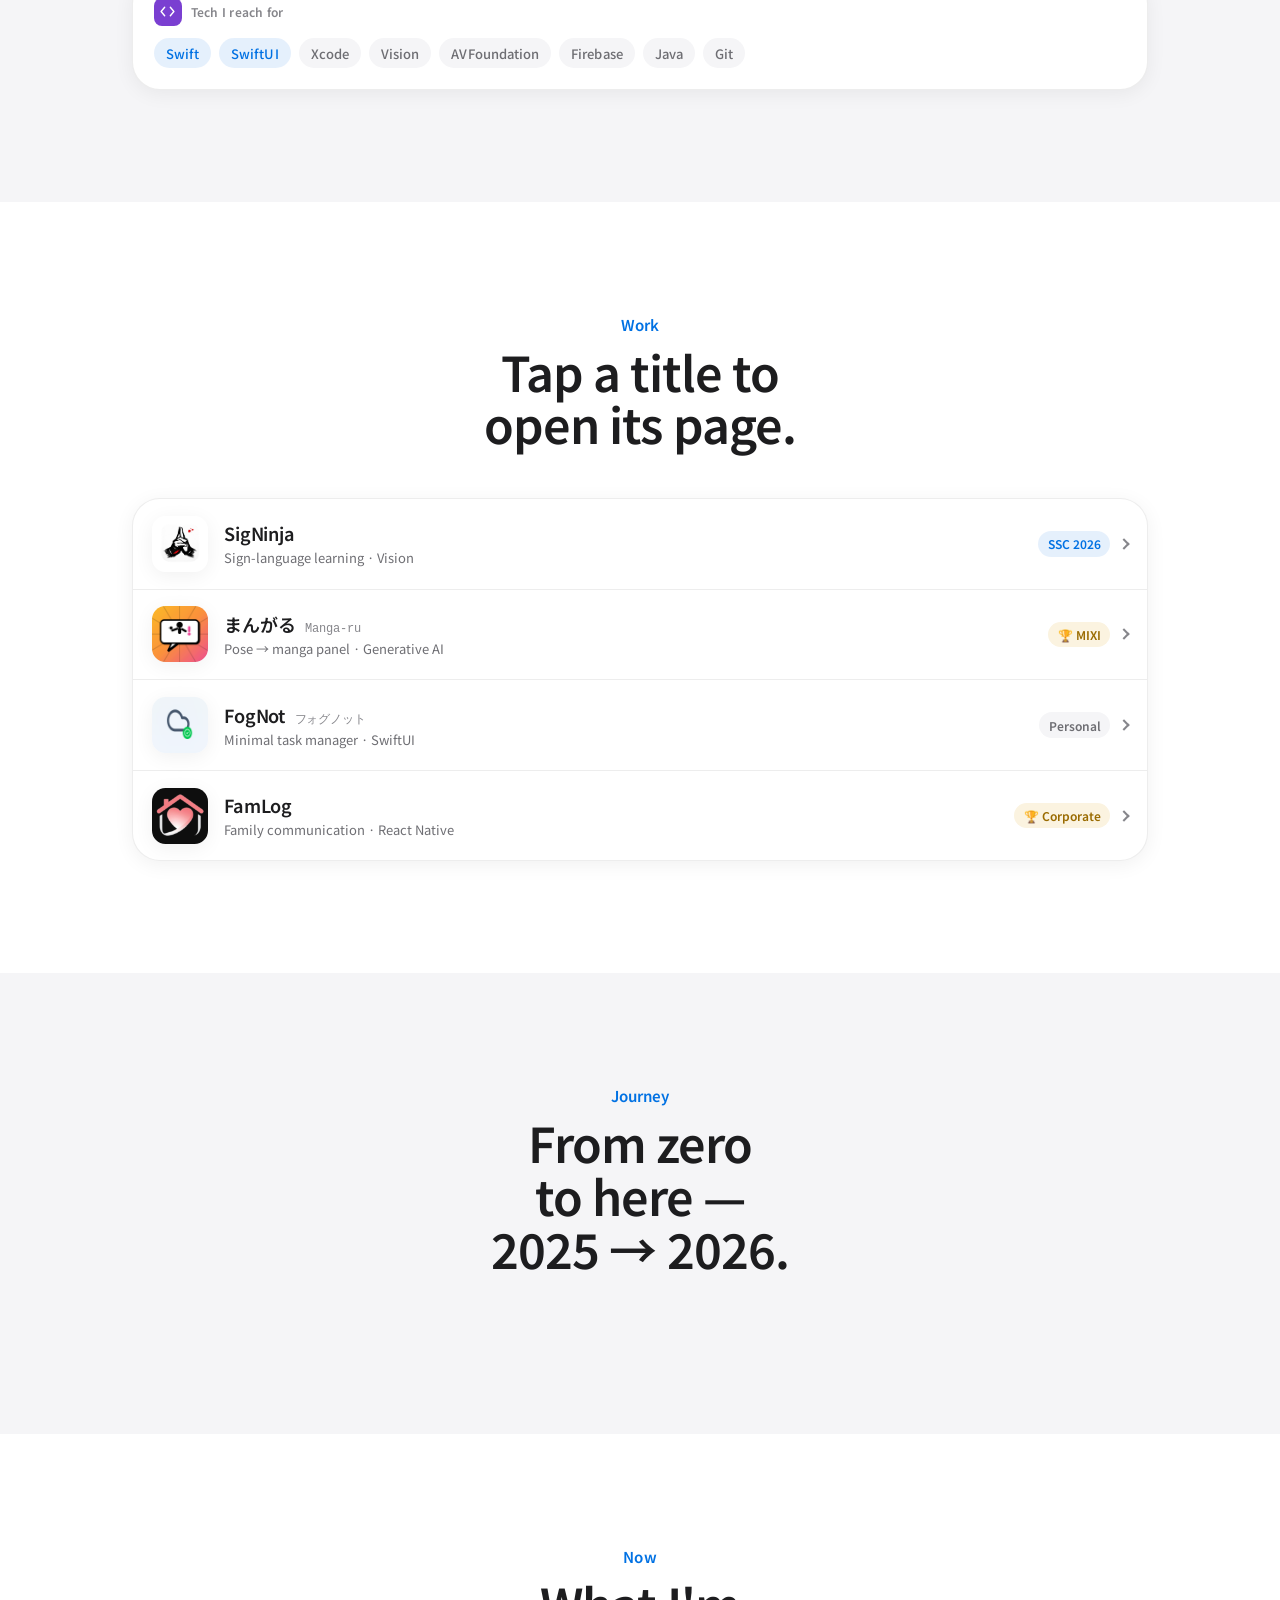
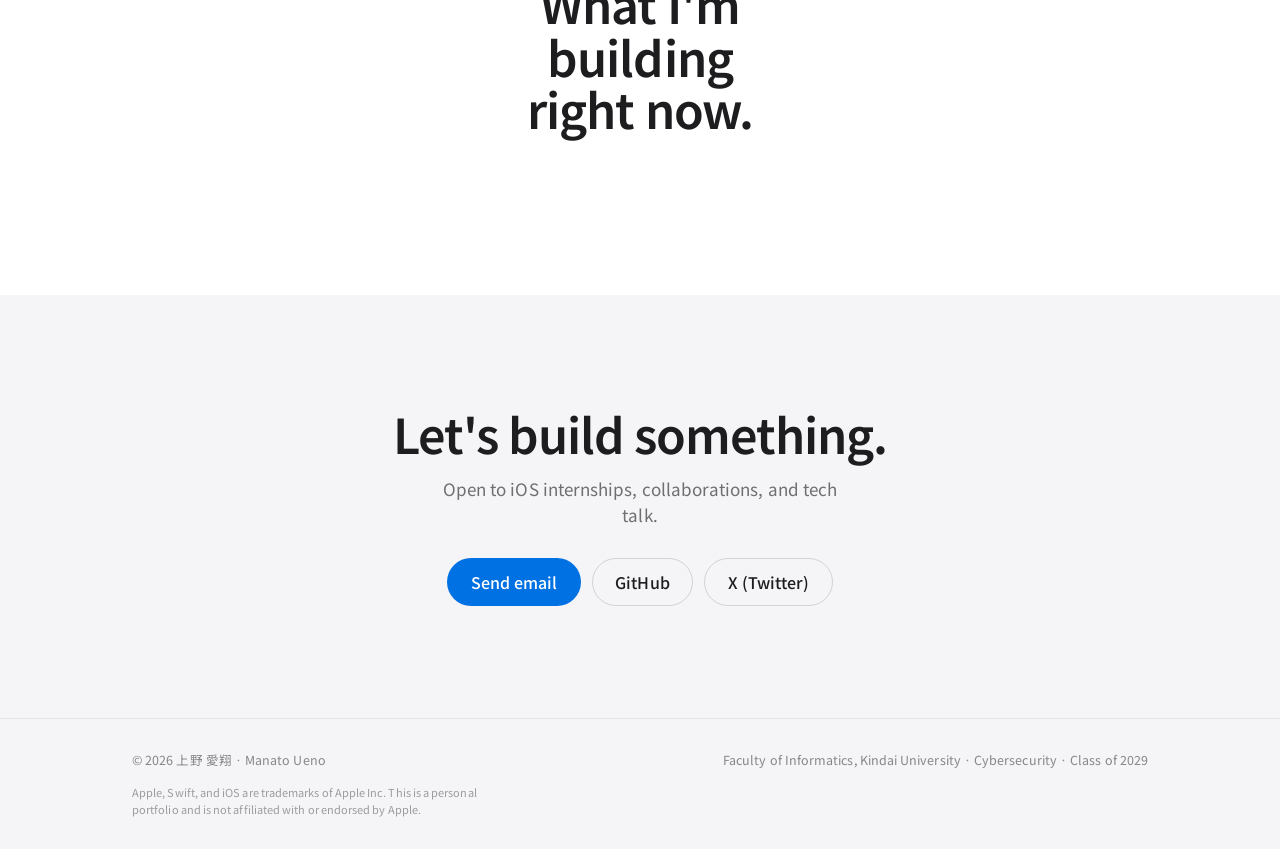
==== commit f047c7a4: "Add Java to Tech chips Co-Authored-By: Claude Opus 4.8 <noreply@anthropic.com> Claude-Session: https" ====
--- a/index.html
+++ b/index.html
@@ -169,6 +169,7 @@
           <span class="chip">Vision</span>
           <span class="chip">AVFoundation</span>
           <span class="chip">Firebase</span>
+          <span class="chip">Java</span>
           <span class="chip">Git</span>
         </div>
       </article>
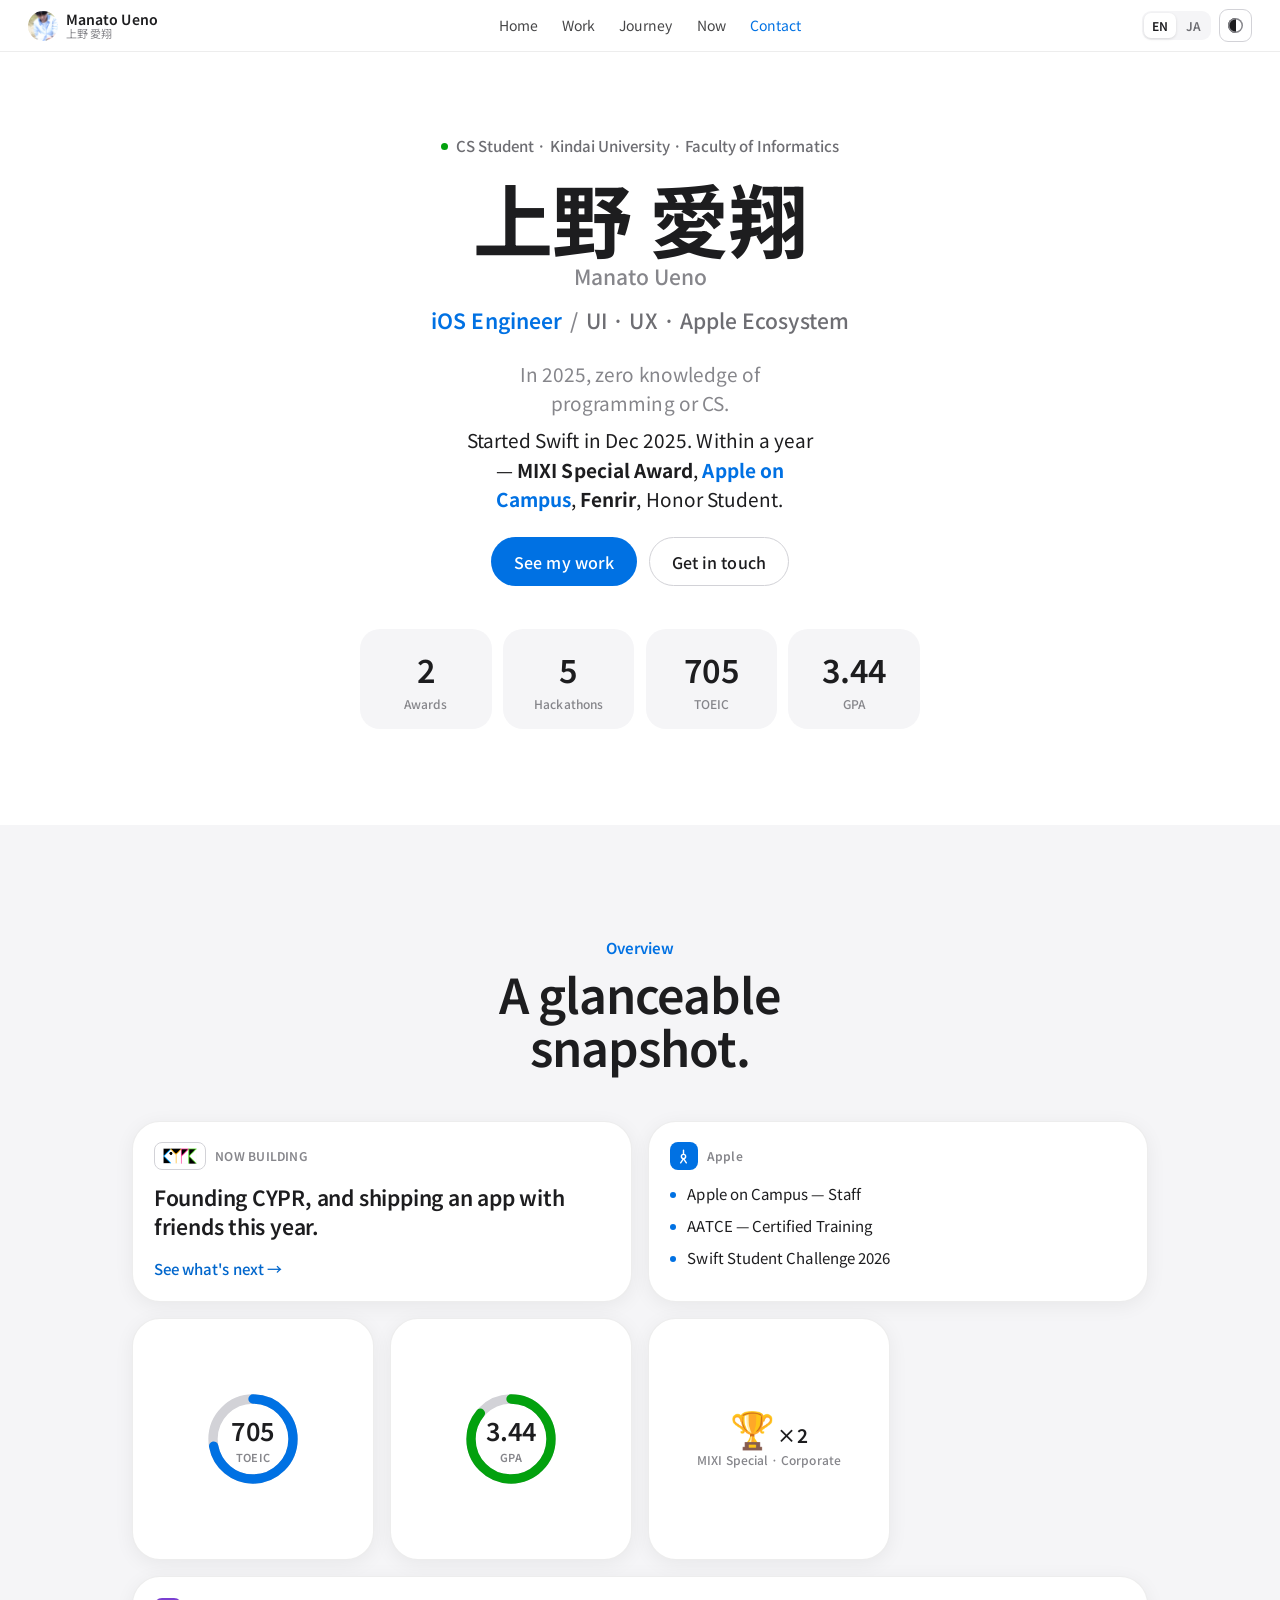
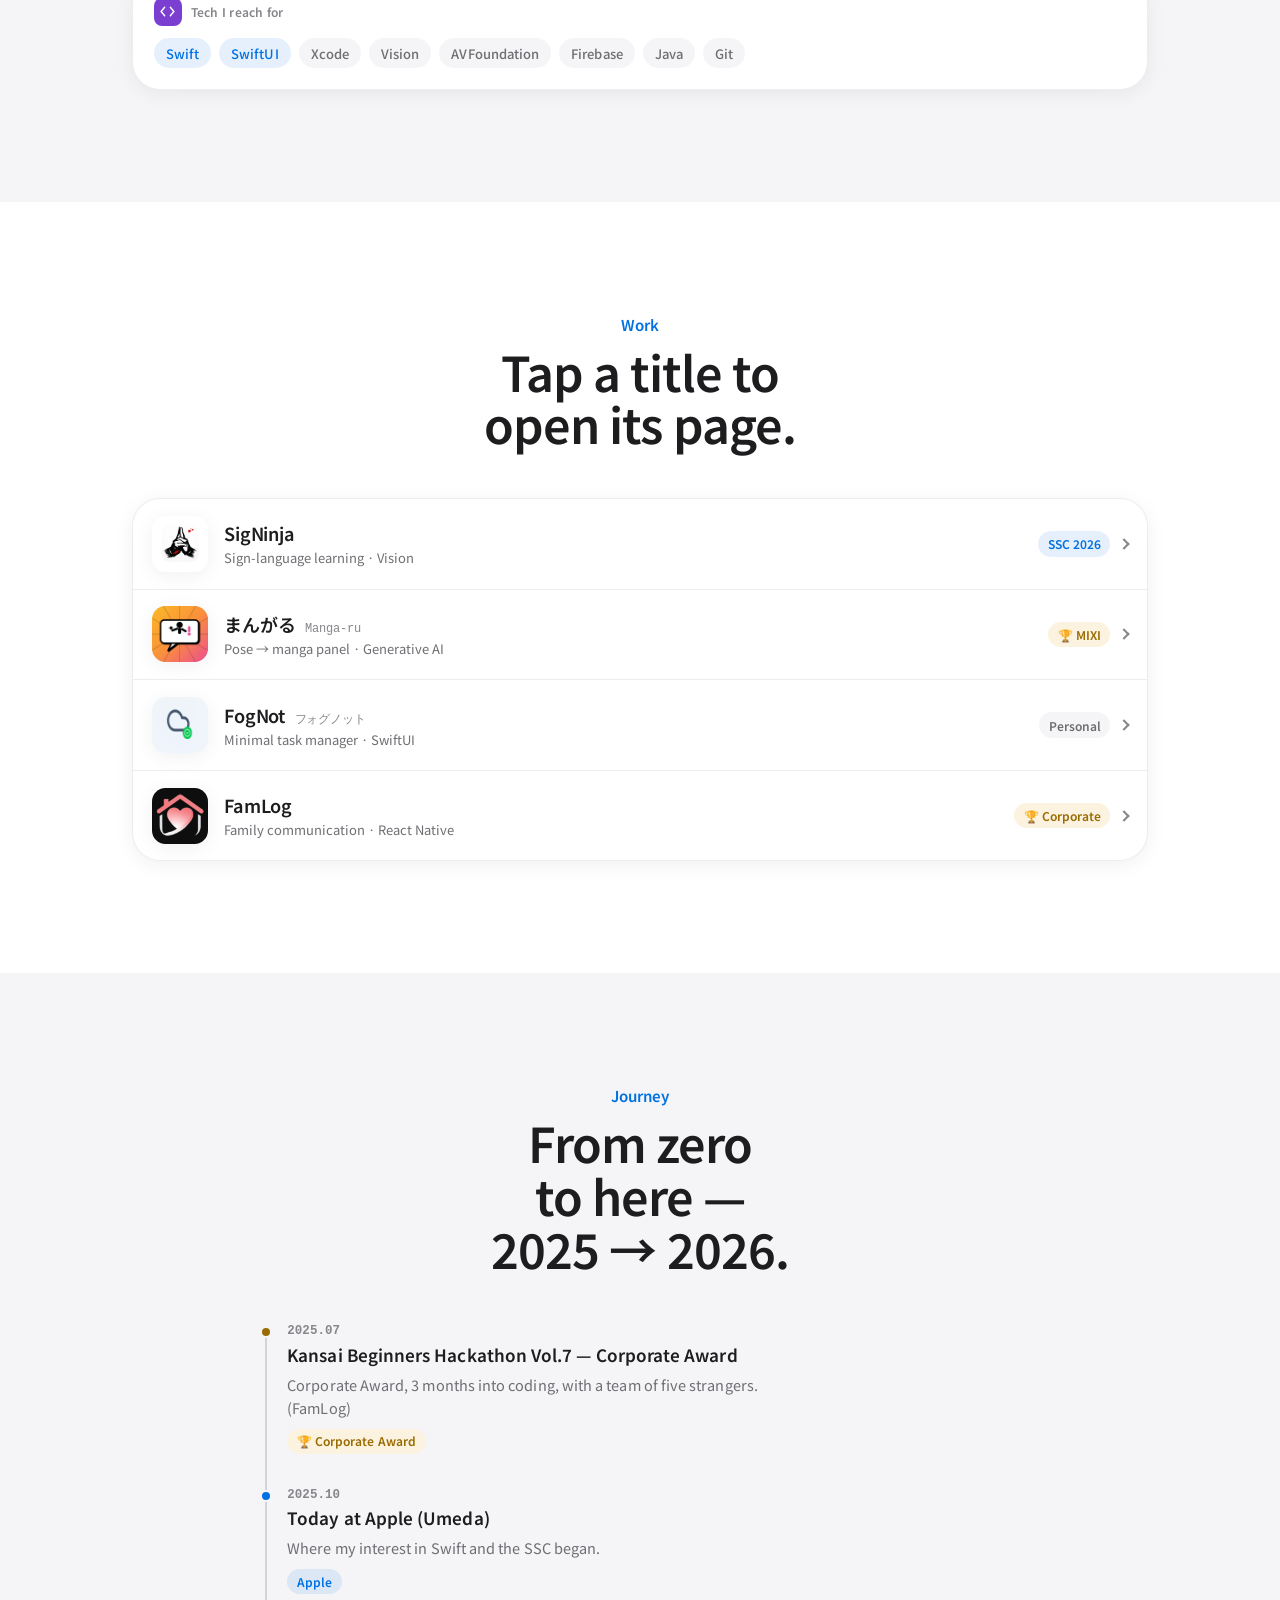
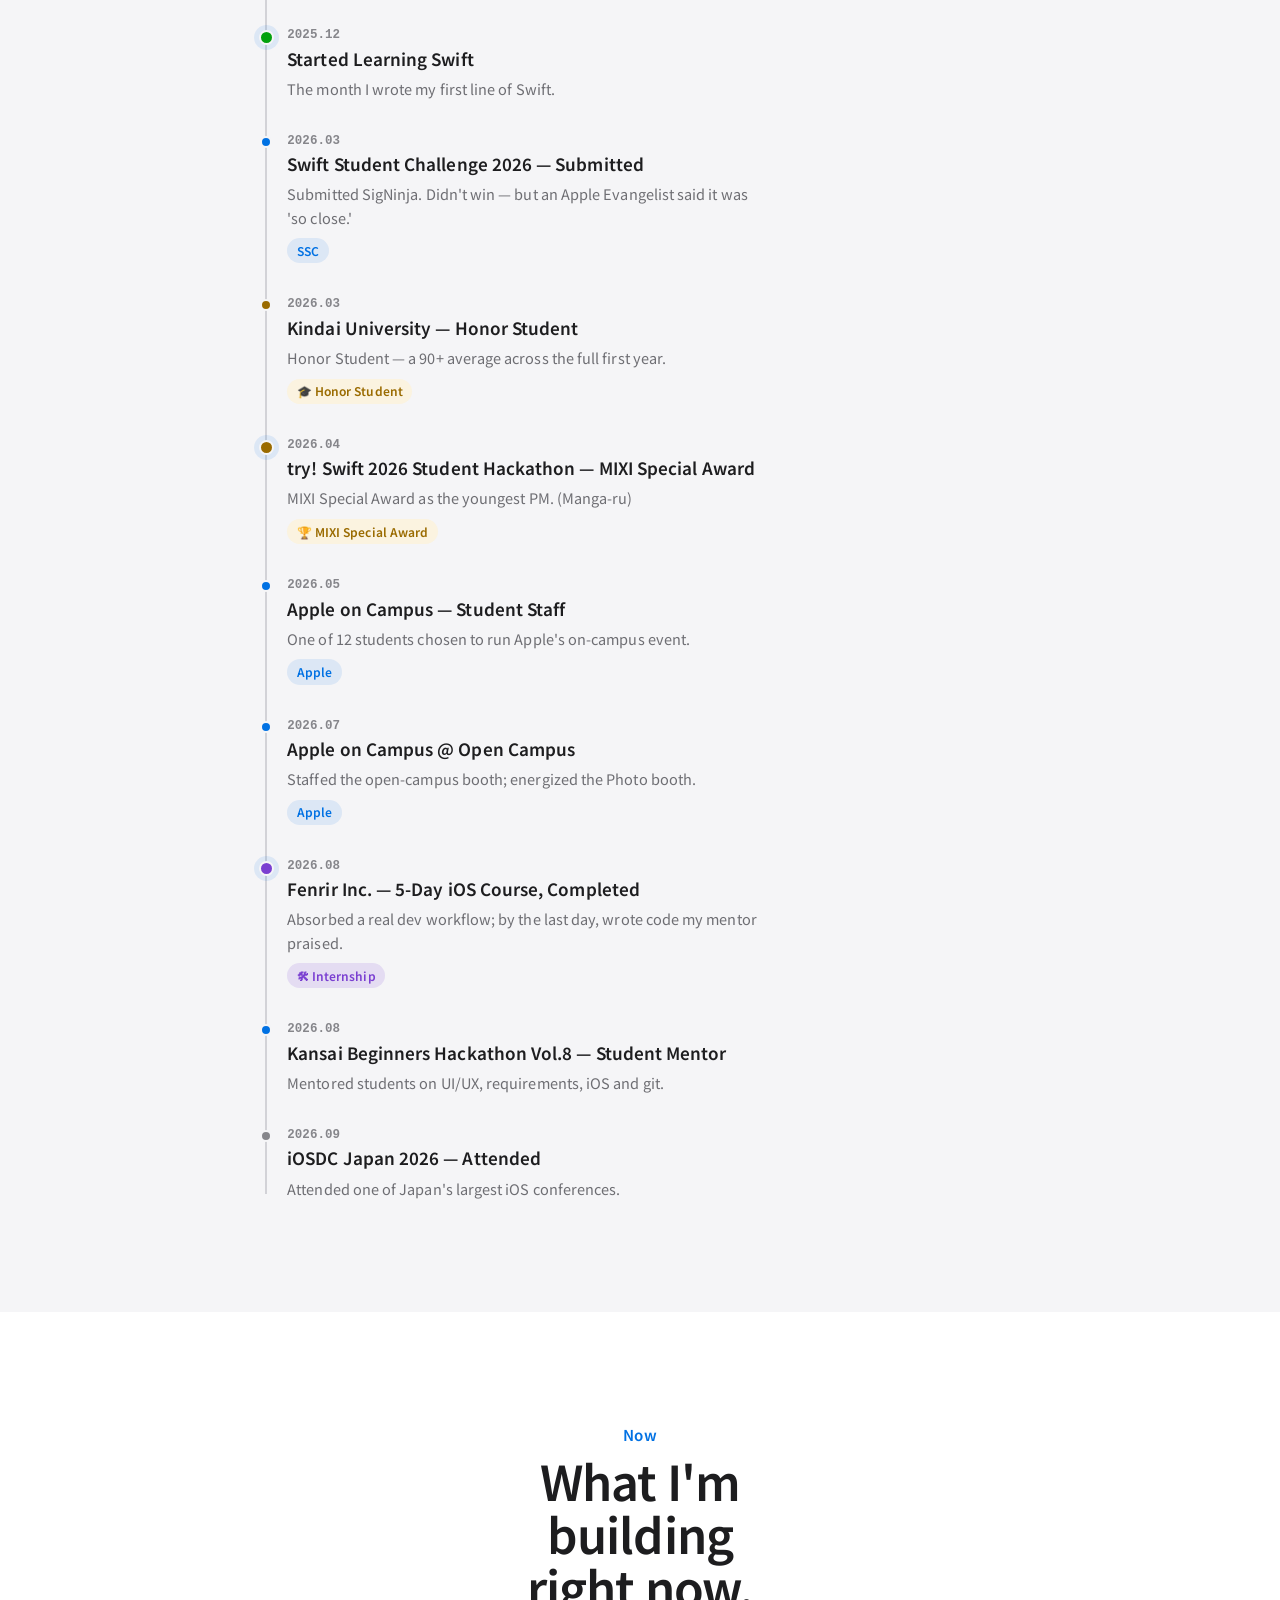
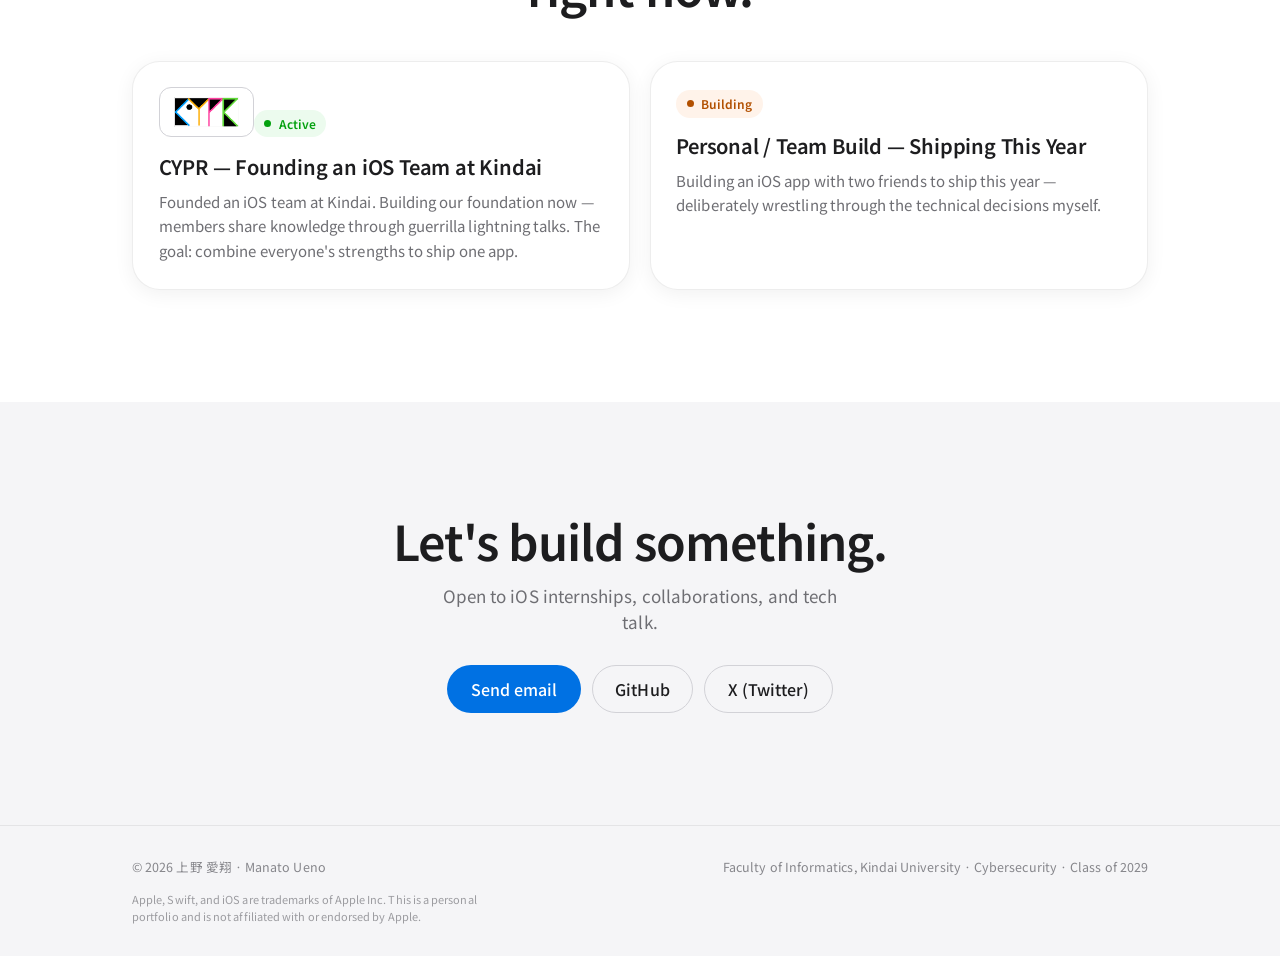
==== commit 9d78e72a: "Add Why-I-built-it and Craft notes to each project's detail sheet Draft motivation and craft points " ====
--- a/index.html
+++ b/index.html
@@ -262,6 +262,21 @@
     <p class="detail-desc"
        data-en="Vision reads hand poses in real time; you form each sign inside a ninja-training journey. Sign language, learned through the body."
        data-ja="Visionが手のポーズをリアルタイムに認識。忍者修行のメタファーで、印を結びながら手話を身体で覚えるiOSアプリ。">Visionが手のポーズをリアルタイムに認識。忍者修行のメタファーで、印を結びながら手話を身体で覚えるiOSアプリ。</p>
+
+    <div class="detail-block">
+      <span class="detail-block-lbl" data-en="Why I built it" data-ja="なぜ作ったか">なぜ作ったか</span>
+      <p data-en="Many people start learning sign language but quit. I bet a body-driven “I did it” experience — not rote memorization — would stick, so I framed it as ninja training."
+         data-ja="手話は学び始めても続かない人が多い。暗記ではなく、身体を動かして「できた」を積む体験なら続くと考え、忍者修行という遊びに落とし込んだ。">手話は学び始めても続かない人が多い。暗記ではなく、身体を動かして「できた」を積む体験なら続くと考え、忍者修行という遊びに落とし込んだ。</p>
+    </div>
+    <div class="detail-block">
+      <span class="detail-block-lbl" data-en="Craft" data-ja="こだわり">こだわり</span>
+      <ul class="detail-points">
+        <li data-en="Real-time hand-pose detection with Vision — you actually form each sign with your hands, no tapping shortcut." data-ja="Visionのハンドポーズ推定でリアルタイム判定。タップに逃げず、実際に手で印を結ばせる。">Visionのハンドポーズ推定でリアルタイム判定。タップに逃げず、実際に手で印を結ばせる。</li>
+        <li data-en="A ninja-training metaphor makes progress visible and keeps you coming back." data-ja="修行のメタファーで進捗を可視化し、また続けたくなる設計にした。">修行のメタファーで進捗を可視化し、また続けたくなる設計にした。</li>
+        <li data-en="On-device processing, so it works offline." data-ja="オンデバイス処理で、オフラインでも動く。">オンデバイス処理で、オフラインでも動く。</li>
+      </ul>
+    </div>
+
     <p class="detail-status"><span class="status-dot"></span><span data-en="In development for App Store release" data-ja="App Storeリリースに向けて開発中">App Storeリリースに向けて開発中</span></p>
   </div>
 
@@ -283,6 +298,13 @@
     <p class="detail-desc"
        data-en="Turns a friend's pose into a manga panel with AI. Vision crops the subject, then AI composites the background and speech bubble — in seconds."
        data-ja="友人のポーズを生成AIが漫画のワンシーンに。Visionで切り抜き、背景とセリフをAIが数秒で合成する。">友人のポーズを生成AIが漫画のワンシーンに。Visionで切り抜き、背景とセリフをAIが数秒で合成する。</p>
+
+    <div class="detail-block">
+      <span class="detail-block-lbl" data-en="Why I built it" data-ja="なぜ作ったか">なぜ作ったか</span>
+      <p data-en="I wanted an app that makes people laugh, not one that shows off tech — sharing a single everyday moment and laughing together on the spot."
+         data-ja="技術のためのアプリではなく、人が笑うためのアプリを作りたかった。日常の一瞬を一枚で共有して、その場で笑い合える体験を目指した。">技術のためのアプリではなく、人が笑うためのアプリを作りたかった。日常の一瞬を一枚で共有して、その場で笑い合える体験を目指した。</p>
+    </div>
+
     <div class="insight">
       <span class="insight-lbl" data-en="PM Decision" data-ja="PMの意思決定">PMの意思決定</span>
       <p data-en="Stuck on AR mid-hackathon, I called it: <b>users want to laugh, not cutting-edge tech.</b> We pivoted to 2D compositing — and it won the MIXI Special Award."
@@ -308,6 +330,14 @@
     <p class="detail-desc"
        data-en="A minimal task manager for students — just title and deadline. Firebase for shared lists, EventKit calendar sync, a WidgetKit Home Screen widget."
        data-ja="タイトルと期限だけのミニマルな課題管理アプリ。Firebaseで共同編集、EventKitでカレンダー同期、WidgetKitでホーム画面に締切を常駐。">タイトルと期限だけのミニマルな課題管理アプリ。Firebaseで共同編集、EventKitでカレンダー同期、WidgetKitでホーム画面に締切を常駐。</p>
+
+    <div class="detail-block">
+      <span class="detail-block-lbl" data-en="Why I built it" data-ja="なぜ作ったか">なぜ作ったか</span>
+      <p data-en="Every task manager I tried was too feature-heavy and I never kept it up. What I actually wanted was just title and deadline — so I cut everything else."
+         data-ja="既存の課題管理アプリはどれも多機能すぎて、入力が面倒で自分が続かなかった。本当に欲しかったのは『タイトルと期限だけ』。だから徹底的に削った。">既存の課題管理アプリはどれも多機能すぎて、入力が面倒で自分が続かなかった。本当に欲しかったのは「タイトルと期限だけ」。だから徹底的に削った。</p>
+    </div>
+
+    <span class="detail-block-lbl" data-en="Craft" data-ja="こだわり">こだわり</span>
     <ul class="feat">
       <li><b data-en="Frictionless capture" data-ja="サクッと追加">サクッと追加</b><span data-en="Two fields, no friction — for the exact moment a deadline is announced." data-ja="タイトルと期限の2項目だけ。発表された瞬間に迷わず追加できる。">タイトルと期限の2項目だけ。発表された瞬間に迷わず追加できる。</span></li>
       <li><b data-en="Calendar auto-sync" data-ja="カレンダー自動連携">カレンダー自動連携</b><span data-en="EventKit writes every task into the system calendar." data-ja="EventKitで標準カレンダーに自動書き込み。">EventKitで標準カレンダーに自動書き込み。</span></li>
@@ -330,6 +360,20 @@
     <p class="detail-desc"
        data-en="A family app that shares kids' small wins. AI writes the captions and a weekly recap. Corporate Award, built 3 months into coding."
        data-ja="子供の「できた！」を家族で共有するアプリ。AIが投稿文と週次まとめを生成。学習3ヶ月・初対面チームで企業賞を受賞。">子供の「できた！」を家族で共有するアプリ。AIが投稿文と週次まとめを生成。学習3ヶ月・初対面チームで企業賞を受賞。</p>
+
+    <div class="detail-block">
+      <span class="detail-block-lbl" data-en="Why I built it" data-ja="なぜ作ったか">なぜ作ったか</span>
+      <p data-en="A child's small wins tend to slip by at home. I wanted to share those little successes so they spark family conversation."
+         data-ja="子供の「できた！」は家庭で流れてしまいがち。小さな成功を家族で共有して、会話のきっかけにしたかった。">子供の「できた！」は家庭で流れてしまいがち。小さな成功を家族で共有して、会話のきっかけにしたかった。</p>
+    </div>
+    <div class="detail-block">
+      <span class="detail-block-lbl" data-en="Craft" data-ja="こだわり">こだわり</span>
+      <ul class="detail-points">
+        <li data-en="AI writes the captions and a weekly news-style recap to spark conversation." data-ja="AIが投稿文と週次ニュース風まとめを生成し、会話の起点をつくる。">AIが投稿文と週次ニュース風まとめを生成し、会話の起点をつくる。</li>
+        <li data-en="Simple enough for a child to post." data-ja="子供でも投稿できるシンプルな操作。">子供でも投稿できるシンプルな操作。</li>
+      </ul>
+    </div>
+
     <p class="detail-links"><a href="https://github.com/uchiyama886/KBH2025_TEAM05" target="_blank" rel="noopener">GitHub →</a></p>
   </div>
 
--- a/css/style.css
+++ b/css/style.css
@@ -333,6 +333,14 @@
 .insight-lbl { display: inline-block; font-size: 12px; font-weight: 600; color: var(--accent); margin-bottom: .4rem; }
 .insight p { font-size: 15px; color: var(--text); line-height: 1.6; }
 .insight b { font-weight: 700; }
+.detail-block { margin-top: 1.5rem; }
+.detail-block-lbl { display: block; font-size: 12px; font-weight: 600; letter-spacing: .04em; text-transform: uppercase; color: var(--muted); margin-bottom: .55rem; }
+.detail-block > p { font-size: 15px; color: var(--text-2); line-height: 1.65; }
+.detail-points { list-style: none; display: flex; flex-direction: column; gap: .6rem; }
+.detail-points li { position: relative; padding-left: 1.1rem; font-size: 15px; color: var(--text-2); line-height: 1.6; }
+.detail-points li::before { content: ""; position: absolute; left: 0; top: .62em; width: 6px; height: 6px; border-radius: 50%; background: var(--accent); }
+.detail-points b { color: var(--text); font-weight: 600; }
+
 .feat { list-style: none; display: flex; flex-direction: column; gap: .7rem; margin-top: .3rem; }
 .feat li { display: flex; flex-direction: column; }
 .feat b { font-size: 15px; font-weight: 600; }
@@ -400,11 +408,32 @@
   .now-grid { grid-template-columns: 1fr; }
 }
 @media (max-width: 560px) {
-  .bento { grid-template-columns: repeat(2, 1fr); }
+  .wrap { padding-inline: 16px; }
+  .bento { grid-template-columns: repeat(2, 1fr); gap: .8rem; }
   .w-lg, .w-md { grid-column: span 2; grid-row: auto; }
   .w-wide { grid-column: span 2; }
+  .widget { padding: 1.1rem; }
   .complications { grid-template-columns: repeat(2, 1fr); }
   .footer-inner { flex-direction: column; }
+
+  /* Work rows: keep tidy on small phones */
+  .app-row { gap: .75rem; padding: .9rem 1rem; }
+  .row-icon { width: 48px; height: 48px; }
+  .row-name { font-size: 16px; }
+  .row-sub { font-size: 12px; }
+
+  /* Detail sheet: single phone fills the width */
+  .shots { gap: .6rem; }
+  .phone { width: min(72vw, 220px); }
+}
+
+@media (max-width: 380px) {
+  .nav { padding-inline: 12px; gap: .5rem; }
+  .nav-avatar { width: 26px; height: 26px; }
+  .seg-btn { padding: .25rem .4rem; }
+  .row-meta { gap: .4rem; }
+  .row-tag { font-size: 11px; padding: .22rem .5rem; }
+  .hero-story { max-width: 100%; }
 }
 
 /* ══ MOTION / TRANSPARENCY prefs ══ */
